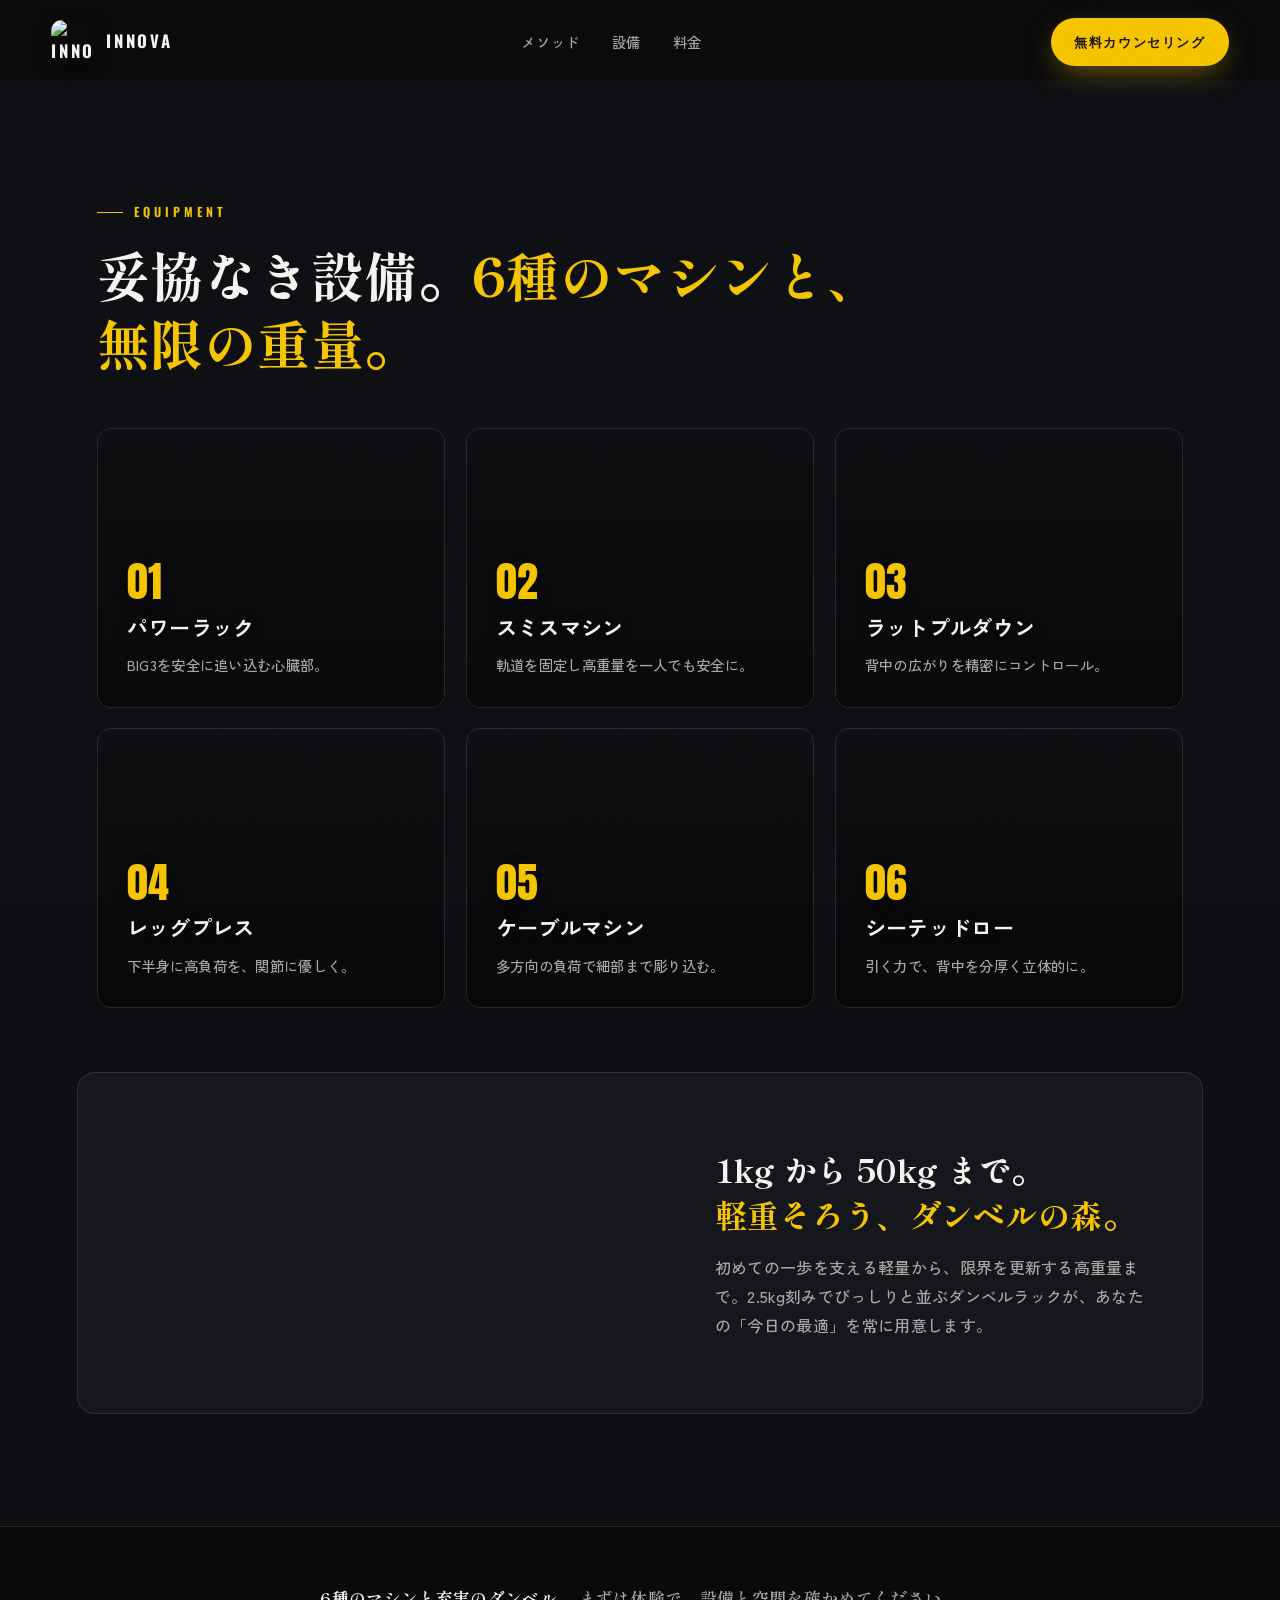
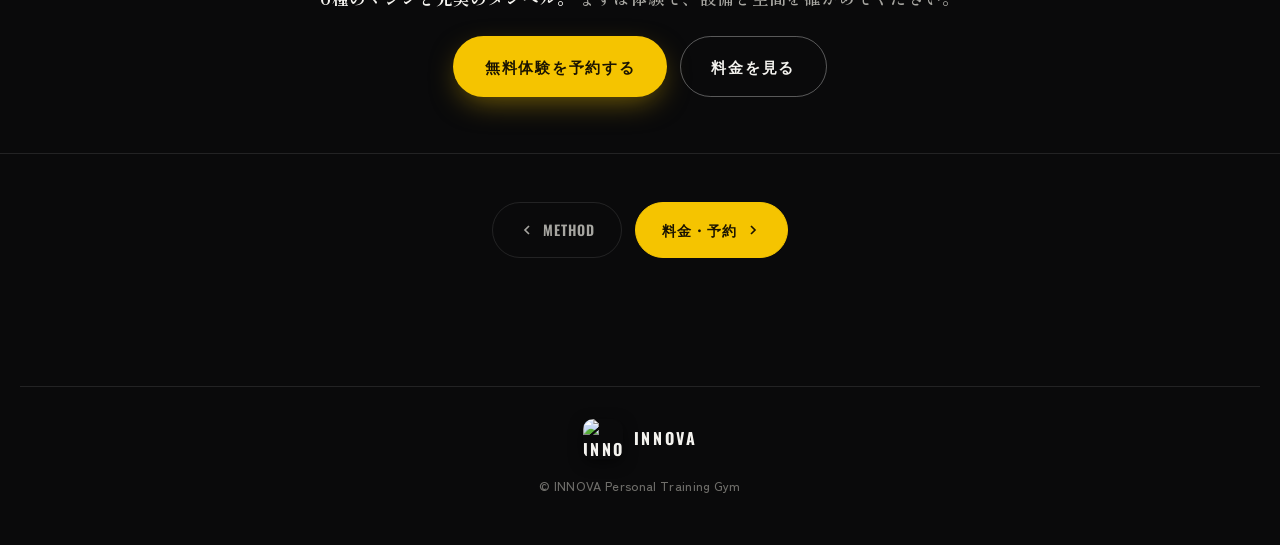
==== facility.html @ 3cb5e6ec "マーケティング再設計: B/A削除、4ページ構成、写真差し替え、Voice統合" ====
<!DOCTYPE html>
<html lang="ja">
<head>
<meta charset="UTF-8">
<meta name="viewport" content="width=device-width, initial-scale=1.0">
<title>設備｜INNOVA（イノヴァ）名古屋・金山パーソナルジム</title>
<meta name="description" content="INNOVAの設備紹介。パワーラック、スミスマシン、ラットプルダウンなど6種のマシンと1kg〜50kgのダンベルを完備。">
<meta name="theme-color" content="#0a0a0b">
<link rel="preconnect" href="https://fonts.googleapis.com">
<link rel="preconnect" href="https://fonts.gstatic.com" crossorigin>
<link href="https://fonts.googleapis.com/css2?family=Anton&family=Oswald:wght@400;500;600;700&family=Zen+Kaku+Gothic+New:wght@400;500;700;900&family=Shippori+Mincho:wght@600;800&display=swap" rel="stylesheet">
<link rel="stylesheet" href="css/style.css">
</head>
<body class="subpage">

<div class="scroll-progress" aria-hidden="true"><span id="scrollBar"></span></div>
<div class="grain" aria-hidden="true"></div>

<header class="header scrolled" id="header">
  <a href="index.html" class="brand">
    <img class="brand__mark" src="https://files.catbox.moe/vmc126.jpg" alt="INNOVA" loading="eager">
    <span class="brand__name">INNOVA</span>
  </a>
  <nav class="nav">
    <a href="program.html">メソッド</a>
    <a href="facility.html">設備</a>
    <a href="price.html">料金</a>
  </nav>
  <a href="price.html#contact" class="btn btn--cta header__cta">無料カウンセリング</a>
  <button class="nav__toggle" id="navToggle" aria-label="メニュー"><span></span><span></span><span></span></button>
</header>

<div class="page-inner">

<section class="facility" id="facility">
  <div class="sec-head">
    <p class="sec-eyebrow reveal">EQUIPMENT</p>
    <h2 class="sec-title reveal" style="--d:.08s"><span class="nobr">妥協なき設備。</span><span class="nobr y">6種のマシンと、</span><span class="nobr y">無限の重量。</span></h2>
  </div>
  <div class="facility__grid">
    <article class="f-card reveal" style="--bg:url('https://images.pexels.com/photos/14440147/pexels-photo-14440147.jpeg?auto=compress&cs=tinysrgb&w=900')"><div class="f-card__inner"><span class="f-no">01</span><h3>パワーラック</h3><p>BIG3を安全に追い込む心臓部。</p></div></article>
    <article class="f-card reveal" style="--d:.06s;--bg:url('https://images.pexels.com/photos/33188916/pexels-photo-33188916.jpeg?auto=compress&cs=tinysrgb&w=900')"><div class="f-card__inner"><span class="f-no">02</span><h3>スミスマシン</h3><p>軌道を固定し高重量を一人でも安全に。</p></div></article>
    <article class="f-card reveal" style="--d:.12s;--bg:url('https://images.pexels.com/photos/31329758/pexels-photo-31329758.jpeg?auto=compress&cs=tinysrgb&w=900')"><div class="f-card__inner"><span class="f-no">03</span><h3>ラットプルダウン</h3><p>背中の広がりを精密にコントロール。</p></div></article>
    <article class="f-card reveal" style="--d:.18s;--bg:url('https://images.pexels.com/photos/30789702/pexels-photo-30789702.jpeg?auto=compress&cs=tinysrgb&w=900')"><div class="f-card__inner"><span class="f-no">04</span><h3>レッグプレス</h3><p>下半身に高負荷を、関節に優しく。</p></div></article>
    <article class="f-card reveal" style="--d:.24s;--bg:url('https://images.pexels.com/photos/5327507/pexels-photo-5327507.jpeg?auto=compress&cs=tinysrgb&w=900')"><div class="f-card__inner"><span class="f-no">05</span><h3>ケーブルマシン</h3><p>多方向の負荷で細部まで彫り込む。</p></div></article>
    <article class="f-card reveal" style="--d:.3s;--bg:url('https://images.pexels.com/photos/5327531/pexels-photo-5327531.jpeg?auto=compress&cs=tinysrgb&w=900')"><div class="f-card__inner"><span class="f-no">06</span><h3>シーテッドロー</h3><p>引く力で、背中を分厚く立体的に。</p></div></article>
  </div>
  <div class="facility__dumbbell reveal">
    <div class="facility__dumbbell-media">
      <video autoplay muted loop playsinline poster="https://images.pexels.com/videos/4367547/pictures/preview-0.jpg">
        <source src="https://videos.pexels.com/video-files/4367547/4367547-hd_1920_1080_30fps.mp4" type="video/mp4">
      </video>
    </div>
    <div class="facility__dumbbell-text">
      <h3><span class="nobr">1kg から 50kg まで。</span><span class="nobr y">軽重そろう、</span><span class="nobr y">ダンベルの森。</span></h3>
      <p>初めての一歩を支える軽量から、限界を更新する高重量まで。2.5kg刻みでびっしりと並ぶダンベルラックが、あなたの「今日の最適」を常に用意します。</p>
    </div>
  </div>
</section>

<div class="mid-cta">
  <p class="mid-cta__text"><strong>6種のマシンと充実のダンベル。</strong> まずは体験で、設備と空間を確かめてください。</p>
  <div class="mid-cta__buttons">
    <a href="price.html#contact" class="btn btn--cta">無料体験を予約する</a>
    <a href="price.html" class="btn btn--ghost">料金を見る</a>
  </div>
</div>

</div>

<nav class="pagenav">
  <a href="program.html" class="pagenav__link"><svg viewBox="0 0 24 24" fill="none" stroke="currentColor" stroke-width="2.5"><path d="M15 6l-6 6 6 6"/></svg> METHOD</a>
  <a href="price.html" class="pagenav__link pagenav__link--next">料金・予約 <svg viewBox="0 0 24 24" fill="none" stroke="currentColor" stroke-width="2.5"><path d="M9 6l6 6-6 6"/></svg></a>
</nav>

<footer class="footer" style="padding:2rem 6vw 1rem">
  <div class="footer__brand"><img class="brand__mark" src="https://files.catbox.moe/vmc126.jpg" alt="INNOVA" loading="lazy"> INNOVA</div>
  <p class="footer__copy">&copy; INNOVA Personal Training Gym</p>
</footer>

<div class="mcta" aria-hidden="true">
  <a href="price.html#contact" class="mcta__btn mcta__btn--main">無料体験を予約</a>
  <a href="price.html#contact" class="mcta__btn mcta__btn--line"><span aria-hidden="true">L</span> LINEで相談</a>
</div>

<nav class="btabs" aria-label="ページナビゲーション">
  <div class="btabs__inner">
    <a href="index.html" class="btabs__item"><svg viewBox="0 0 24 24" fill="none" stroke="currentColor" stroke-width="2"><path d="M3 12l9-8 9 8"/><path d="M5 10v10h14V10"/></svg>TOP</a>
    <a href="program.html" class="btabs__item"><svg viewBox="0 0 24 24" fill="none" stroke="currentColor" stroke-width="2"><circle cx="12" cy="12" r="10"/><path d="M12 6v6l4 2"/></svg>METHOD</a>
    <a href="facility.html" class="btabs__item active"><svg viewBox="0 0 24 24" fill="none" stroke="currentColor" stroke-width="2"><rect x="3" y="3" width="18" height="18" rx="2"/><path d="M9 3v18"/><path d="M3 9h18"/></svg>設備</a>
    <a href="price.html" class="btabs__item"><svg viewBox="0 0 24 24" fill="none" stroke="currentColor" stroke-width="2"><path d="M12 2v20"/><path d="M17 5H9.5a3.5 3.5 0 000 7h5a3.5 3.5 0 010 7H6"/></svg>料金</a>
  </div>
</nav>

<script src="js/main.js"></script>
</body>
</html>
---- css/style.css ----
/* ===========================================================
   GOLDEN GRIT — black × gold personal gym
   =========================================================== */
:root{
  --black:#0a0a0b;
  --ink:#0e0f12;
  --char:#15171c;
  --char2:#1c1f26;
  --line:rgba(255,255,255,.10);
  --white:#f4f3ef;
  --grey:#a7a6a1;
  --grey2:#6f6e6a;
  --y:#f5c400;          /* signal yellow */
  --y2:#e0a800;         /* gold hover */
  --y-soft:#ffe277;
  --r:14px;
  --maxw:1240px;
  --ease:cubic-bezier(.2,.8,.2,1);
}
*{margin:0;padding:0;box-sizing:border-box}
html{scroll-behavior:smooth;overflow-x:clip;width:100%}
body{
  background:var(--black);
  color:var(--white);
  font-family:"Zen Kaku Gothic New","Hiragino Kaku Gothic ProN","Yu Gothic",sans-serif;
  font-weight:500;
  line-height:1.8;
  overflow-x:clip;
  width:100%;
  max-width:100%;
  -webkit-font-smoothing:antialiased;
  letter-spacing:.02em;
}
img{max-width:100%;display:block}
/* responsive line-break helpers: <br class="br-sp"> shows on mobile, <br class="br-pc"> on desktop */
.br-sp{display:none}
.br-pc{display:inline}
a{color:inherit;text-decoration:none}
section{position:relative;z-index:1}

/* hero backdrop: real gym video (z-1) + transparent 3D canvas (z0) in front */
.hero-bgvideo{position:fixed;inset:0;width:100%;height:100vh;object-fit:cover;z-index:-1;
  filter:brightness(.52) contrast(1.08) grayscale(.14);transition:opacity .6s ease}
/* real gym photos: continuous slow-zoom crossfade slideshow */
.hero-photos{overflow:hidden}
.hero-photos .hp{position:absolute;inset:0;width:100%;height:100%;object-fit:cover;opacity:0;
  animation:heroKen 26s ease-in-out infinite;will-change:transform,opacity}
.hero-photos .hp--1{animation-delay:0s}
.hero-photos .hp--2{animation-delay:13s}
@keyframes heroKen{
  0%{opacity:0;transform:scale(1.05)}
  6%{opacity:1}
  44%{opacity:1}
  50%{opacity:0;transform:scale(1.13)}
  100%{opacity:0;transform:scale(1.13)}
}
@media(prefers-reduced-motion:reduce){
  .hero-photos .hp{animation:none}
  .hero-photos .hp--1{opacity:1;transform:none}
  .hero-photos .hp--2{opacity:0}
}
#gl{position:fixed;inset:0;width:100%;height:100vh;z-index:0;pointer-events:none;transition:opacity .6s ease}
.no-3d #gl{display:none}

/* ---------- typography helpers ---------- */
.display{font-family:"Anton",sans-serif;font-weight:400;letter-spacing:.01em;line-height:.98}
.en{font-family:"Oswald",sans-serif;letter-spacing:.18em;text-transform:uppercase}
.y{color:var(--y)}
/* proper Japanese line-breaking (kinsoku): no 。、 or small kana at line start */
.sec-title,.cta__title,.hero__title,.hero__lead,.concept__lead,.fuel__lead,.cta__lead,.t-bio,.concept__points li{line-break:strict;word-break:normal;overflow-wrap:normal}
/* phrase unit: never breaks mid-clause; lines only wrap between clauses */
.nobr{display:inline-block;white-space:nowrap}

.sec-eyebrow{
  font-family:"Oswald",sans-serif;letter-spacing:.32em;text-transform:uppercase;
  font-size:.78rem;color:var(--y);font-weight:600;margin-bottom:1.1rem;
  display:inline-flex;align-items:center;gap:.7rem;
}
.sec-eyebrow::before{content:"";width:26px;height:1px;background:var(--y)}
.sec-title{
  font-family:"Shippori Mincho","Zen Kaku Gothic New",serif;
  font-weight:800;font-size:clamp(1.9rem,4.4vw,3.3rem);line-height:1.28;letter-spacing:.01em;
}
.sec-head{max-width:var(--maxw);margin:0 auto;padding:0 6vw 3.2rem}

/* ---------- buttons ---------- */
.btn{
  display:inline-flex;align-items:center;justify-content:center;gap:.6rem;
  font-family:"Oswald",sans-serif;font-weight:600;letter-spacing:.12em;text-transform:uppercase;
  font-size:.92rem;padding:1rem 1.9rem;border-radius:60px;transition:.3s var(--ease);
  white-space:nowrap;cursor:pointer;border:1px solid transparent;
}
.btn--cta{background:var(--y);color:#1a1300;box-shadow:0 10px 30px -8px rgba(245,196,0,.5)}
.btn--cta:hover{background:var(--y2);transform:translateY(-2px);box-shadow:0 16px 38px -8px rgba(245,196,0,.6)}
.btn--ghost{border-color:rgba(255,255,255,.32);color:var(--white)}
.btn--ghost:hover{border-color:var(--y);color:var(--y)}

/* ---------- loader ---------- */
#loader{position:fixed;inset:0;z-index:999;background:var(--black);
  display:flex;flex-direction:column;align-items:center;justify-content:center;gap:1.3rem;
  transition:opacity .9s ease,visibility .9s}
#loader.done{opacity:0;visibility:hidden}
.loader__mark{font-family:"Anton",sans-serif;font-size:clamp(2.2rem,6vw,4rem);color:var(--white);letter-spacing:.12em}
.loader__sub{font-family:"Oswald",sans-serif;letter-spacing:.4em;font-size:.7rem;color:var(--y);text-transform:uppercase}
.loader__bar{width:200px;height:2px;background:rgba(255,255,255,.12);border-radius:3px;overflow:hidden}
.loader__bar span{display:block;height:100%;width:0;background:var(--y);animation:load 1.6s var(--ease) forwards}
@keyframes load{to{width:100%}}

/* ---------- header ---------- */
.header{
  position:fixed;top:0;left:0;width:100%;z-index:100;
  display:flex;align-items:center;justify-content:space-between;
  padding:1.1rem 4vw;transition:.4s var(--ease);
}
.header.scrolled{background:rgba(8,8,9,.78);backdrop-filter:blur(14px);
  padding:.7rem 4vw;border-bottom:1px solid var(--line)}
.brand{display:flex;align-items:center;gap:.7rem;font-family:"Oswald",sans-serif;
  font-weight:700;letter-spacing:.16em;font-size:1.05rem}
.brand__mark{
  height:44px;width:44px;object-fit:cover;border-radius:11px;
  box-shadow:0 4px 14px rgba(0,0,0,.5);
}
.footer__brand .brand__mark{height:40px;width:40px;border-radius:10px}
.nav{display:flex;gap:2rem}
.nav a{font-size:.9rem;color:var(--grey);transition:.25s;position:relative;letter-spacing:.04em}
.nav a:hover{color:var(--white)}
.nav a::after{content:"";position:absolute;left:0;bottom:-6px;width:0;height:2px;background:var(--y);transition:.3s var(--ease)}
.nav a:hover::after{width:100%}
.header__cta{padding:.7rem 1.4rem;font-size:.82rem}
.nav__toggle{display:none;flex-direction:column;gap:5px;background:none;border:0;cursor:pointer;padding:6px}
.nav__toggle span{width:26px;height:2px;background:var(--white);transition:.3s}

/* ===========================================================
   HERO
   =========================================================== */
.hero{min-height:100vh;display:flex;align-items:center;justify-content:center;text-align:center;
  padding:8rem 6vw 5rem;overflow:hidden;background:transparent}
/* gym 3D shows through; fallback only when no WebGL */
.hero__fallback{position:absolute;inset:0;z-index:-1;display:none;
  background:radial-gradient(120% 90% at 50% 30%,#23252b 0%,#0c0c0e 55%,#060607 100%)}
/* video backdrop is the fallback now; keep gradient off so it never covers the footage */
/* readability scrim over the dark gym render */
.hero::after{content:"";position:absolute;inset:0;z-index:1;pointer-events:none;
  background:radial-gradient(75% 60% at 50% 52%,rgba(6,6,8,.72) 0%,rgba(6,6,8,.35) 45%,transparent 75%)}
.hero__inner{max-width:880px;position:relative;z-index:2}
.hero__eyebrow{font-family:"Oswald",sans-serif;letter-spacing:.4em;text-transform:uppercase;
  font-size:.74rem;color:var(--y);font-weight:600;margin-bottom:1.7rem;
  opacity:0;animation:heroIn .9s var(--ease) .2s forwards}
.hero__title{
  font-family:"Anton",sans-serif;font-weight:400;
  font-size:clamp(3.4rem,12vw,10rem);line-height:.92;letter-spacing:.02em;margin-bottom:1.1rem;
  text-shadow:0 0 60px rgba(0,0,0,.6);
  opacity:0;animation:heroIn 1.1s var(--ease) .4s forwards}
.hero__subtitle{font-family:"Shippori Mincho","Zen Kaku Gothic New",serif;font-weight:800;
  font-size:clamp(1.35rem,3.4vw,2.3rem);line-height:1.3;letter-spacing:.04em;color:var(--white);margin-bottom:1.1rem;
  text-shadow:0 2px 20px rgba(0,0,0,.55);opacity:0;animation:heroIn 1s var(--ease) .58s forwards}
.hero__tagline{font-family:"Oswald",sans-serif;font-weight:500;letter-spacing:.42em;text-transform:uppercase;
  font-size:clamp(.7rem,1.5vw,1.05rem);color:var(--y);margin-bottom:2rem;
  opacity:0;animation:heroIn 1s var(--ease) .74s forwards}
.hero__lead{font-size:clamp(.95rem,1.5vw,1.12rem);color:var(--white);max-width:560px;margin:0 auto 2.6rem;
  opacity:0;animation:heroIn 1s var(--ease) .85s forwards}
.hero__cta{display:flex;gap:1rem;flex-wrap:wrap;justify-content:center;
  opacity:0;animation:heroIn 1s var(--ease) 1.05s forwards}
@keyframes heroIn{from{opacity:0;transform:translateY(26px)}to{opacity:1;transform:none}}
.no-3d .hero__eyebrow,.no-3d .hero__title,.no-3d .hero__subtitle,.no-3d .hero__tagline,.no-3d .hero__lead,.no-3d .hero__cta{animation-delay:.1s}
.hero__scroll{position:absolute;left:50%;transform:translateX(-50%);bottom:2.4rem;z-index:2;
  display:flex;flex-direction:column;align-items:center;gap:.7rem;
  font-family:"Oswald",sans-serif;letter-spacing:.3em;font-size:.66rem;color:var(--grey)}
.hero__scroll span{width:1px;height:46px;background:linear-gradient(var(--y),transparent);position:relative;overflow:hidden}
.hero__scroll span::after{content:"";position:absolute;top:0;left:0;width:100%;height:14px;background:var(--y);animation:scrolldot 1.8s var(--ease) infinite}
@keyframes scrolldot{0%{transform:translateY(-14px)}100%{transform:translateY(46px)}}

/* ---------- marquee ---------- */
.marquee{background:var(--y);color:#15130a;overflow:hidden;padding:.85rem 0;
  border-top:1px solid #15130a;border-bottom:1px solid #15130a;position:relative;z-index:2}
.marquee__track{display:flex;align-items:center;gap:2.4rem;white-space:nowrap;
  font-family:"Anton",sans-serif;font-size:1.5rem;letter-spacing:.06em;
  animation:marquee 22s linear infinite;width:max-content}
.marquee .dot{width:8px;height:8px;border-radius:50%;background:#15130a;display:inline-block}
@keyframes marquee{to{transform:translateX(-50%)}}

/* ===========================================================
   STATS
   =========================================================== */
.stats{background:var(--ink);padding:5rem 6vw;border-bottom:1px solid var(--line)}
.stats__grid{max-width:var(--maxw);margin:0 auto;display:grid;grid-template-columns:repeat(4,1fr);gap:2rem}
.stat{text-align:center;border-left:1px solid var(--line);padding:0 1rem}
.stat:first-child{border-left:0}
.stat__num{font-family:"Anton",sans-serif;font-size:clamp(2.8rem,5vw,4.2rem);color:var(--white);line-height:1;display:flex;justify-content:center;align-items:baseline;gap:.15rem}
.stat__num .count{color:var(--y)}
.stat__num em{font-size:1.3rem;font-style:normal;color:var(--white);font-family:"Zen Kaku Gothic New";font-weight:700}
.stat__num em.minus{color:var(--y);font-family:"Anton",sans-serif;font-size:inherit;font-weight:400;margin-right:-.05em}
.stat__label{margin-top:.9rem;color:var(--grey);font-size:.92rem;letter-spacing:.05em}

/* ===========================================================
   CONCEPT
   =========================================================== */
.concept{display:grid;grid-template-columns:1fr 1fr;gap:0;align-items:stretch;
  background:var(--black)}
.concept__media{position:relative;min-height:560px;overflow:hidden}
.concept__media video,.concept__media img{position:absolute;inset:0;width:100%;height:100%;object-fit:cover;object-position:50% 38%;filter:brightness(.78) contrast(1.05)}
.concept__media::after{content:"";position:absolute;inset:0;background:linear-gradient(90deg,transparent 60%,var(--black))}
.concept__text{padding:6rem 6vw;display:flex;flex-direction:column;justify-content:center;max-width:680px}
.concept__lead{color:var(--grey);margin:1.6rem 0 2.2rem;font-size:1.04rem}
.concept__points{list-style:none;display:flex;flex-direction:column;gap:1rem}
.concept__points li{display:flex;align-items:center;gap:1.2rem;font-weight:700;font-size:1.1rem;
  padding:1rem 1.2rem;background:var(--char);border:1px solid var(--line);border-radius:12px}
.concept__points .num{font-family:"Anton",sans-serif;color:var(--y);font-size:1.4rem;line-height:1}

/* ===========================================================
   TRANSFORM (before/after)
   =========================================================== */
.transform{padding:6.5rem 0 7rem;background:var(--ink)}
.ba-slider{position:relative;max-width:440px;margin:0 auto;aspect-ratio:3/4;border-radius:18px;
  overflow:hidden;user-select:none;border:1px solid var(--line);box-shadow:0 40px 90px -30px rgba(0,0,0,.85)}
/* 色彩は残しつつ、共通の淡いフィルムグレードで2枚のトーンを揃える */
.ba-slider img{position:absolute;inset:0;width:100%;height:100%;object-fit:cover;filter:contrast(1.07) saturate(.92) sepia(.12) brightness(1.0)}
.ba-slider__before{position:absolute;inset:0;width:50%;overflow:hidden;border-right:2px solid var(--y)}
.ba-slider__before img{width:auto;min-width:440px;max-width:none}
.ba-tag{position:absolute;top:16px;font-family:"Anton",sans-serif;letter-spacing:.05em;
  font-size:clamp(1.3rem,2.6vw,2rem);line-height:1;text-transform:uppercase;
  padding:.32rem .9rem;border-radius:7px;box-shadow:0 6px 18px -6px rgba(0,0,0,.7)}
.ba-tag--before{left:16px;background:rgba(10,10,11,.82);color:#fff;border:1px solid rgba(255,255,255,.25)}
.ba-tag--after{right:16px;background:var(--y);color:#1a1300}
.ba-slider__handle{position:absolute;top:0;left:50%;width:40px;height:100%;transform:translateX(-50%);
  cursor:ew-resize;display:flex;align-items:center;justify-content:center}
.ba-slider__handle span{width:42px;height:42px;border-radius:50%;background:var(--y);
  display:grid;place-items:center;box-shadow:0 0 0 4px rgba(245,196,0,.25)}
.ba-slider__handle span::before{content:"‹ ›";font-size:1.1rem;color:#1a1300;font-weight:900;letter-spacing:-2px}
.ba-slider__hint{text-align:center;color:var(--grey2);font-size:.82rem;margin:1rem 0 3.4rem;letter-spacing:.06em}

.ba-grid{max-width:var(--maxw);margin:0 auto;padding:0 6vw;display:grid;grid-template-columns:repeat(3,1fr);gap:1.6rem}
.ba-card{background:var(--char);border:1px solid var(--line);border-radius:16px;overflow:hidden;transition:.4s var(--ease)}
.ba-card:hover{transform:translateY(-6px);border-color:rgba(245,196,0,.4)}
.ba-card__photo{height:230px;overflow:hidden}
.ba-card__photo img{width:100%;height:100%;object-fit:cover;filter:brightness(.85) contrast(1.05);transition:.6s var(--ease)}
.ba-card:hover .ba-card__photo img{transform:scale(1.07)}
/* real before/after composites: show the full image (don't crop) */
.ba-card--ba .ba-card__photo{height:auto;background:#0c0d10}
.ba-card--ba .ba-card__photo img{height:auto;object-fit:contain;filter:none}
.ba-card--ba:hover .ba-card__photo img{transform:none}
.ba-card__body{padding:1.6rem}
.ba-card__case{font-family:"Oswald",sans-serif;letter-spacing:.08em;font-size:.78rem;color:var(--grey);margin-bottom:1.1rem}
.kpi{list-style:none;display:flex;gap:.6rem;border-top:1px solid var(--line);border-bottom:1px solid var(--line);padding:1.1rem 0;margin-bottom:1.1rem}
.kpi li{flex:1;text-align:center;display:flex;flex-direction:column;gap:.2rem}
.kpi li span{font-size:.74rem;color:var(--grey2)}
.kpi li strong{font-family:"Anton",sans-serif;font-size:1.7rem;line-height:1}
.kpi li strong em{font-size:.8rem;font-style:normal;margin-left:1px}
.ba-card__voice{font-size:.92rem;color:var(--grey);font-style:italic}

/* ===========================================================
   METHOD (rolling plates)
   =========================================================== */
.method{padding:7rem 0;background:var(--black);overflow:hidden}
.method__roll{height:140px;margin:1rem 0 1.5rem;position:relative}
.method__cards{max-width:var(--maxw);margin:0 auto;padding:0 6vw;display:grid;grid-template-columns:repeat(3,1fr);gap:1.6rem}
.m-card{perspective:1000px}
.m-card__inner{background:linear-gradient(160deg,var(--char2),var(--char));border:1px solid var(--line);
  border-radius:16px;padding:2.4rem 2rem;height:100%;transition:.3s var(--ease);transform-style:preserve-3d}
.m-card:hover .m-card__inner{border-color:rgba(245,196,0,.45)}
.m-card__no{font-family:"Oswald",sans-serif;letter-spacing:.16em;font-size:.78rem;color:var(--y);display:block;margin-bottom:1.1rem}
.m-card h3{font-size:1.45rem;margin-bottom:.9rem;font-family:"Shippori Mincho",serif;font-weight:800}
.m-card p{color:var(--grey);font-size:.98rem}

/* ===========================================================
   FUEL (falling shaker)
   =========================================================== */
.fuel{position:relative;min-height:100vh;display:flex;align-items:center;overflow:hidden;padding:6rem 6vw}
.fuel__bg{position:absolute;inset:0;z-index:0}
.fuel__bg video{width:100%;height:100%;object-fit:cover;filter:brightness(.32) contrast(1.1) grayscale(.3)}
.fuel__bg::after{content:"";position:absolute;inset:0;background:linear-gradient(90deg,var(--black) 10%,rgba(8,8,9,.5) 60%,transparent)}
.fuel__shaker{position:absolute;inset:0;z-index:1;pointer-events:none}
.fuel__text{position:relative;z-index:2;max-width:560px}
.fuel__lead{color:var(--grey);margin-top:1.6rem;font-size:1.06rem}

/* ===========================================================
   FACILITY
   =========================================================== */
.facility{padding:7rem 0;background:var(--ink)}
.facility__grid{max-width:var(--maxw);margin:0 auto 4rem;padding:0 6vw;display:grid;grid-template-columns:repeat(3,1fr);gap:1.3rem}
.f-card{position:relative;border:1px solid var(--line);border-radius:14px;overflow:hidden;min-height:280px;
  display:flex;align-items:flex-end;isolation:isolate;transition:.4s var(--ease)}
/* machine photo sits behind the name */
.f-card::before{content:"";position:absolute;inset:0;z-index:-2;background:var(--bg) center/cover no-repeat;
  filter:grayscale(.35) brightness(.62) contrast(1.05);transition:.6s var(--ease)}
.f-card::after{content:"";position:absolute;inset:0;z-index:-1;
  background:linear-gradient(180deg,rgba(8,8,9,.15) 0%,rgba(8,8,9,.55) 50%,rgba(8,8,9,.94) 100%)}
.f-card:hover{border-color:rgba(245,196,0,.5);transform:translateY(-6px)}
.f-card:hover::before{transform:scale(1.08);filter:grayscale(.1) brightness(.72) contrast(1.08)}
.f-card__inner{padding:1.8rem;position:relative;width:100%}
.f-no{font-family:"Anton",sans-serif;font-size:2.6rem;color:var(--y);line-height:1;display:block;margin-bottom:.3rem;
  text-shadow:0 2px 14px rgba(0,0,0,.6)}
.f-card h3{font-size:1.32rem;margin-bottom:.4rem;text-shadow:0 2px 12px rgba(0,0,0,.7)}
.f-card p{color:var(--grey);font-size:.9rem}
.facility__dumbbell{max-width:var(--maxw);margin:0 auto;padding:0 6vw;display:grid;grid-template-columns:1.1fr 1fr;gap:0;
  border:1px solid var(--line);border-radius:18px;overflow:hidden;background:var(--char)}
.facility__dumbbell{padding:0;margin-left:auto;margin-right:auto;width:calc(100% - 12vw)}
.facility__dumbbell-media{min-height:340px;position:relative;overflow:hidden}
.facility__dumbbell-media video{position:absolute;inset:0;width:100%;height:100%;object-fit:cover;filter:brightness(.8) contrast(1.05)}
.facility__dumbbell-text{padding:3.2rem 3rem;display:flex;flex-direction:column;justify-content:center}
.facility__dumbbell-text h3{font-size:clamp(1.4rem,2.6vw,2rem);font-family:"Shippori Mincho",serif;font-weight:800;line-height:1.4;margin-bottom:1rem}
.facility__dumbbell-text p{color:var(--grey)}

/* ===========================================================
   TRAINER
   =========================================================== */
.trainer{padding:7rem 0;background:var(--black)}
.trainer__feature{max-width:var(--maxw);margin:0 auto;padding:0 6vw;display:grid;grid-template-columns:.85fr 1.15fr;gap:0;
  border:1px solid var(--line);border-radius:20px;overflow:hidden;background:var(--char);width:calc(100% - 12vw)}
.trainer__media{position:relative;min-height:520px;overflow:hidden}
.trainer__media video{position:absolute;inset:0;width:100%;height:100%;object-fit:cover;filter:brightness(.82) contrast(1.08) grayscale(.1)}
.trainer__media::after{content:"";position:absolute;inset:0;background:linear-gradient(90deg,transparent 60%,var(--char))}
.trainer__body{padding:3.6rem 3.4rem;display:flex;flex-direction:column;justify-content:center}
.t-role{font-family:"Oswald",sans-serif;letter-spacing:.18em;font-size:.76rem;color:var(--y);margin-bottom:.8rem}
.t-name{font-size:clamp(1.8rem,3.4vw,2.6rem);font-family:"Shippori Mincho",serif;font-weight:800;
  display:flex;align-items:baseline;gap:1rem;margin-bottom:1.4rem;flex-wrap:wrap}
.t-name span{font-family:"Oswald",sans-serif;font-size:.9rem;color:var(--grey2);letter-spacing:.1em;font-weight:400}
.t-bio{color:var(--grey);font-size:1rem;margin-bottom:1.8rem}
.t-creds{list-style:none;display:flex;flex-direction:column;gap:.7rem}
.t-creds li{display:flex;gap:1.1rem;align-items:baseline;font-size:.94rem;color:var(--white);
  padding-bottom:.7rem;border-bottom:1px solid var(--line)}
.t-creds li span{font-family:"Oswald",sans-serif;font-size:.72rem;letter-spacing:.12em;color:var(--y);
  min-width:48px;text-transform:uppercase}
/* two-trainer cards */
.trainer__pair{max-width:var(--maxw);margin:0 auto;padding:0 6vw;display:grid;grid-template-columns:1fr 1fr;gap:1.6rem}
.tp-card{display:grid;grid-template-columns:.82fr 1.18fr;border:1px solid var(--line);border-radius:18px;overflow:hidden;background:var(--char)}
.tp-card__media{position:relative;min-height:360px;overflow:hidden}
.tp-card__media img{position:absolute;inset:0;width:100%;height:100%;object-fit:cover;object-position:center top;filter:brightness(.92) contrast(1.05)}
.tp-card__media::after{content:"";position:absolute;inset:0;background:linear-gradient(90deg,transparent 65%,var(--char))}
.tp-card__body{padding:2.2rem 2rem;display:flex;flex-direction:column;justify-content:center}
.tp-card--solo{grid-column:1/-1;max-width:calc(50% - .8rem);margin-inline:auto;width:100%}
.t-bio--soon{color:var(--grey2);font-style:italic}

/* ===========================================================
   VOICE
   =========================================================== */
.voice{position:relative;padding:7rem 0;overflow:hidden}
.voice__bg{position:absolute;inset:0;z-index:0}
.voice__bg video{width:100%;height:100%;object-fit:cover;filter:brightness(.22) grayscale(.4) contrast(1.1)}
.voice__bg::after{content:"";position:absolute;inset:0;background:radial-gradient(circle at 50% 40%,rgba(8,8,9,.6),var(--black))}
.voice__inner{position:relative;z-index:2}
.voice__grid{max-width:var(--maxw);margin:0 auto;padding:0 6vw;display:grid;grid-template-columns:repeat(3,1fr);gap:1.6rem}
.v-card{background:rgba(20,22,27,.72);backdrop-filter:blur(8px);border:1px solid var(--line);border-radius:16px;padding:2.2rem}
.v-stars{color:var(--y);letter-spacing:.2em;margin-bottom:1.1rem;font-size:1.05rem}
.v-card p{color:var(--white);font-size:1rem;margin-bottom:1.4rem}
.v-card cite{color:var(--grey2);font-style:normal;font-size:.86rem;font-family:"Oswald",sans-serif;letter-spacing:.06em}

/* ===========================================================
   PRICE
   =========================================================== */
.price{padding:7rem 0;background:var(--ink)}
.price__note{color:var(--grey2);font-size:.86rem}
.price__grid{max-width:var(--maxw);margin:0 auto;padding:0 6vw;display:grid;grid-template-columns:repeat(3,1fr);gap:1.6rem;align-items:start}
.p-card{background:var(--char);border:1px solid var(--line);border-radius:18px;padding:2.6rem 2.1rem;position:relative;transition:.4s var(--ease)}
.p-card:hover{transform:translateY(-6px)}
.p-card--feature{background:linear-gradient(170deg,#23200f,var(--char));border-color:rgba(245,196,0,.5);box-shadow:0 30px 70px -30px rgba(245,196,0,.3)}
.p-card__badge{position:absolute;top:-13px;left:50%;transform:translateX(-50%);background:var(--y);color:#1a1300;
  font-family:"Oswald",sans-serif;letter-spacing:.14em;font-size:.7rem;font-weight:600;padding:.4rem 1.1rem;border-radius:30px}
.p-card__name{font-family:"Anton",sans-serif;font-size:1.9rem;letter-spacing:.04em;color:var(--white)}
.p-card--feature .p-card__name{color:var(--y)}
.p-card__for{color:var(--grey);font-size:.9rem;margin:.4rem 0 1.6rem}
.p-card__price{border-top:1px solid var(--line);padding-top:1.4rem;margin-bottom:.5rem}
.p-card__price span{font-family:"Anton",sans-serif;font-size:2.5rem;letter-spacing:.01em;display:block;line-height:1}
.p-card__price em{font-style:normal;color:var(--grey);font-size:.86rem}
.p-card__split{color:var(--grey);font-size:.84rem;margin-bottom:1.6rem}
.p-card__split strong{color:var(--white)}
.p-card__list{list-style:none;display:flex;flex-direction:column;gap:.8rem;margin-bottom:2rem}
.p-card__list li{padding-left:1.6rem;position:relative;color:var(--grey);font-size:.94rem}
.p-card__list li::before{content:"";position:absolute;left:0;top:.6em;width:8px;height:8px;border-right:2px solid var(--y);border-bottom:2px solid var(--y);transform:rotate(45deg)}
.p-card__btn{width:100%}

/* ===========================================================
   FLOW
   =========================================================== */
.flow{padding:7rem 0;background:var(--black)}
.flow__steps{max-width:var(--maxw);margin:0 auto;padding:0 6vw;display:grid;grid-template-columns:repeat(3,1fr);gap:1.6rem;counter-reset:f}
.flow__step{background:var(--char);border:1px solid var(--line);border-radius:16px;overflow:hidden;position:relative;display:flex;flex-direction:column}
.flow__media{position:relative;aspect-ratio:16/10;overflow:hidden}
.flow__media img{position:absolute;inset:0;width:100%;height:100%;object-fit:cover;transition:transform .6s var(--ease)}
.flow__step:hover .flow__media img{transform:scale(1.05)}
.flow__media::after{content:"";position:absolute;inset:0;background:linear-gradient(180deg,rgba(10,10,11,.08) 40%,rgba(10,10,11,.78))}
.flow__body{padding:1.8rem 1.8rem 2.2rem}
.flow__step::after{content:"";position:absolute;right:-1rem;top:38%;width:2rem;height:2px;background:var(--y);opacity:.4;z-index:2}
.flow__step:last-child::after{display:none}
.flow__no{font-family:"Oswald",sans-serif;letter-spacing:.18em;color:var(--y);font-size:.8rem;display:block;margin-bottom:.8rem}
.flow__step h3{font-size:1.35rem;margin-bottom:.8rem;font-family:"Shippori Mincho",serif;font-weight:800}
.flow__step p{color:var(--grey);font-size:.94rem}

/* ===========================================================
   MEDIA
   =========================================================== */
.media{padding:4.5rem 6vw;background:var(--ink);text-align:center;border-top:1px solid var(--line);border-bottom:1px solid var(--line)}
.media__label{font-family:"Oswald",sans-serif;letter-spacing:.3em;color:var(--grey2);font-size:.78rem;margin-bottom:2rem}
.media__logos{display:flex;flex-wrap:wrap;justify-content:center;gap:3rem;align-items:center}
.media__logos span{font-family:"Oswald",sans-serif;font-weight:600;letter-spacing:.12em;color:var(--grey);font-size:1.05rem;opacity:.7;transition:.3s}
.media__logos span:hover{opacity:1;color:var(--y)}

/* ===========================================================
   CTA + FOOTER
   =========================================================== */
.cta{position:relative;overflow:hidden;padding:7rem 6vw 0}
.cta__bg{position:absolute;inset:0;z-index:0}
.cta__bg video{width:100%;height:100%;object-fit:cover;filter:brightness(.28) contrast(1.1) grayscale(.3)}
.cta__bg::after{content:"";position:absolute;inset:0;background:linear-gradient(180deg,rgba(8,8,9,.5),var(--black) 80%)}
.cta__inner{position:relative;z-index:2;max-width:760px;margin:0 auto;text-align:center}
.cta__title{font-family:"Shippori Mincho",serif;font-weight:800;font-size:clamp(2rem,5vw,3.6rem);line-height:1.3;margin-bottom:1.2rem}
.cta__lead{color:var(--grey);margin-bottom:3rem}
.cta__form{display:grid;grid-template-columns:1fr 1fr;gap:1.1rem;text-align:left}
.field{display:flex;flex-direction:column;gap:.5rem}
.field--full{grid-column:1/-1}
.field label{font-size:.82rem;color:var(--grey);font-family:"Oswald",sans-serif;letter-spacing:.08em}
.field input,.field textarea{background:rgba(20,22,27,.8);border:1px solid var(--line);border-radius:10px;
  padding:.95rem 1.1rem;color:var(--white);font-family:inherit;font-size:.95rem;transition:.25s;resize:vertical}
.field input:focus,.field textarea:focus{outline:none;border-color:var(--y);background:rgba(28,31,38,.9)}
.cta__submit{grid-column:1/-1;width:100%;margin-top:.4rem}
.cta__sub{grid-column:1/-1;text-align:center;color:var(--grey2);font-size:.78rem;margin-top:-.2rem}

.footer{position:relative;z-index:2;max-width:var(--maxw);margin:6rem auto 0;padding:3rem 0;
  border-top:1px solid var(--line);display:flex;flex-direction:column;align-items:center;gap:1rem;text-align:center}
.footer__brand{display:flex;align-items:center;gap:.7rem;font-family:"Oswald",sans-serif;font-weight:700;letter-spacing:.16em}
.footer__info{color:var(--grey);font-size:.9rem;line-height:1.7}
.footer__copy{color:var(--grey2);font-size:.78rem;padding-bottom:2rem}

/* ---------- floating action button ---------- */
.fab{position:fixed;right:1.4rem;bottom:1.4rem;z-index:90;background:var(--y);color:#1a1300;
  font-family:"Oswald",sans-serif;font-weight:600;letter-spacing:.08em;font-size:.86rem;
  padding:1rem 1.5rem;border-radius:50px;box-shadow:0 14px 36px -10px rgba(245,196,0,.6);
  opacity:0;visibility:hidden;transform:translateY(20px);transition:.4s var(--ease)}
.fab.show{opacity:1;visibility:visible;transform:translateY(0)}
.fab:hover{background:var(--y2);transform:translateY(-3px)}

/* ambient audio toggle (generative, royalty-free) */
.audiobtn{position:fixed;left:1.2rem;bottom:1.2rem;z-index:96;width:46px;height:46px;border-radius:50%;
  display:flex;align-items:center;justify-content:center;cursor:pointer;
  background:rgba(12,12,14,.62);border:1px solid var(--line);backdrop-filter:blur(10px);
  color:var(--y);transition:.3s var(--ease)}
.audiobtn:hover{background:rgba(12,12,14,.85);transform:scale(1.06);border-color:rgba(245,196,0,.5)}
.audiobtn svg{width:20px;height:20px;display:block}
.audiobtn .wave{transition:opacity .25s ease}
.audiobtn[a-playing="false"] .wave{opacity:0}
.audiobtn::after{content:"";position:absolute;inset:-4px;border-radius:50%;border:1.5px solid rgba(245,196,0,.0);transition:.3s}
.audiobtn[aria-pressed="true"]::after{border-color:rgba(245,196,0,.55);animation:audpulse 2.4s ease-in-out infinite}
@keyframes audpulse{0%,100%{transform:scale(1);opacity:.7}50%{transform:scale(1.12);opacity:0}}
@media (max-width:880px){.audiobtn{bottom:5.2rem;left:auto;right:1rem;width:42px;height:42px}}

/* ===========================================================
   photo cutouts (real objects, background removed via rembg)
   =========================================================== */
.cutout{position:absolute;pointer-events:none;z-index:3;will-change:transform;
  filter:drop-shadow(0 26px 36px rgba(0,0,0,.75))}
.no-3d .cutout{display:none}
/* rolling weight plate across the method band (no text here) — bold */
.method__roll{position:relative;height:200px;margin:1.4rem 0 2rem;overflow:visible;z-index:3}
.cutout--plate{top:50%;left:0;width:clamp(190px,21vw,300px)}
/* falling protein shaker, right side, clear of the left-aligned copy — bold */
/* shaker sits behind the fuel text (z-index 1 < .fuel__text z-index 2) so it never covers copy */
.cutout--shaker{top:0;right:6vw;width:clamp(170px,17vw,270px);z-index:1}
/* drifting dumbbell — placed over the LEFT video media (no text there), large & bold */
.cutout--dumbbell{left:1vw;bottom:8%;width:clamp(120px,13vw,200px);opacity:.95;z-index:2;
  filter:drop-shadow(0 18px 26px rgba(0,0,0,.7))}

/* ===========================================================
   reveal animations
   =========================================================== */
.reveal{opacity:0;transform:translateY(38px);transition:.9s var(--ease);transition-delay:var(--d,0s)}
.reveal.in{opacity:1;transform:none}
.no-3d .reveal{opacity:1;transform:none}

/* ===========================================================
   B: conversion  &  C: brand polish
   =========================================================== */
/* scroll progress */
.scroll-progress{position:fixed;top:0;left:0;width:100%;height:3px;z-index:300;pointer-events:none}
#scrollBar{display:block;height:100%;width:0;background:linear-gradient(90deg,var(--y),var(--y2));box-shadow:0 0 10px rgba(245,196,0,.6)}

/* film grain overlay */
.grain{position:fixed;inset:0;z-index:210;pointer-events:none;opacity:.05;mix-blend-mode:overlay;background-size:200px 200px;
  background-image:url("data:image/svg+xml,%3Csvg xmlns='http://www.w3.org/2000/svg' width='200' height='200'%3E%3Cfilter id='n'%3E%3CfeTurbulence type='fractalNoise' baseFrequency='0.85' numOctaves='2' stitchTiles='stitch'/%3E%3C/filter%3E%3Crect width='100%25' height='100%25' filter='url(%23n)'/%3E%3C/svg%3E");
  animation:grain 1.2s steps(3) infinite}
@keyframes grain{0%{transform:translate(0,0)}33%{transform:translate(-3%,2%)}66%{transform:translate(2%,-2%)}100%{transform:translate(0,0)}}

/* custom cursor (desktop fine-pointer only) */
.cursor{position:fixed;top:0;left:0;width:30px;height:30px;border:1.5px solid var(--y);border-radius:50%;
  pointer-events:none;z-index:400;transform:translate(-50%,-50%);mix-blend-mode:difference;opacity:0;
  transition:width .25s,height .25s,background .25s,opacity .3s}
.cursor.on{opacity:1}
.cursor.hot{width:56px;height:56px;background:rgba(245,196,0,.18)}
@media(hover:hover) and (pointer:fine){ body.custom-cursor,body.custom-cursor a,body.custom-cursor button,body.custom-cursor .btn{cursor:none} }
@media(hover:none),(pointer:coarse){ .cursor{display:none} }

/* split-text headings (rise per word) */
.split{display:block}
.split .word{display:inline-block;transform:translateY(.5em);opacity:0;transition:transform .7s cubic-bezier(.2,.8,.2,1),opacity .7s;transition-delay:var(--wd,0s)}
.split.in .word{transform:none;opacity:1}
.no-3d .split .word{transform:none;opacity:1}

/* campaign band (CTA) */
.campaign{display:inline-flex;flex-wrap:wrap;align-items:center;justify-content:center;gap:.5rem 1.2rem;
  border:1px solid rgba(245,196,0,.4);border-radius:60px;padding:.7rem 1.7rem;margin-bottom:2.2rem;background:rgba(245,196,0,.05)}
.campaign__tag{font-family:"Oswald",sans-serif;letter-spacing:.14em;font-size:.7rem;font-weight:600;background:var(--y);color:#1a1300;padding:.28rem .8rem;border-radius:30px;text-transform:uppercase}
.campaign__text{font-size:.92rem;color:var(--white)}
.campaign__text s{color:var(--grey2)}
.campaign__count{font-family:"Oswald",sans-serif;letter-spacing:.05em;font-size:.84rem;color:var(--grey)}
.campaign__count em{font-style:normal;color:var(--y);font-variant-numeric:tabular-nums}

/* LINE buttons */
.cta__line{grid-column:1/-1;display:inline-flex;align-items:center;justify-content:center;gap:.6rem;
  background:#06C755;color:#fff;font-family:"Oswald",sans-serif;font-weight:600;letter-spacing:.05em;
  padding:.95rem 1.5rem;border-radius:60px;transition:.25s var(--ease)}
.cta__line:hover{background:#05b14c;transform:translateY(-2px)}
.cta__line-ico{display:grid;place-items:center;width:22px;height:22px;border-radius:6px;background:#fff;color:#06C755;font-weight:800;font-family:"Anton",sans-serif;font-size:.8rem}

/* price value line */
.p-card__value{font-size:.82rem;color:var(--grey);margin:0 0 1.5rem;padding:.55rem .8rem;background:rgba(245,196,0,.06);border-left:2px solid var(--y);border-radius:0 8px 8px 0}

/* mobile sticky CTA bar */
.mcta{position:fixed;left:0;bottom:0;width:100%;z-index:95;display:none;gap:.5rem;
  padding:.55rem .7rem calc(.55rem + env(safe-area-inset-bottom,0px));
  background:rgba(8,8,9,.93);backdrop-filter:blur(12px);border-top:1px solid var(--line)}
.mcta__btn{flex:1;display:flex;align-items:center;justify-content:center;gap:.4rem;padding:.95rem;border-radius:12px;font-weight:700;font-size:.9rem;font-family:"Zen Kaku Gothic New",sans-serif}
.mcta__btn--main{background:var(--y);color:#1a1300}
.mcta__btn--line{background:#06C755;color:#fff}

/* spatial 3D scroll: panels rise from depth as you scroll (desktop only; JS-driven) */
.depth{will-change:transform;backface-visibility:hidden;transform-origin:center 70%}
@media (max-width:980px),(prefers-reduced-motion:reduce){.depth{transform:none!important;will-change:auto}}

/* access / map */
.access{padding:7rem 0;background:var(--ink)}
.access__wrap{max-width:var(--maxw);margin:0 auto;padding:0 6vw;display:grid;grid-template-columns:1.3fr 1fr;gap:1.6rem;align-items:stretch}
.access__map{border:1px solid var(--line);border-radius:18px;overflow:hidden;min-height:440px;position:relative;background:#12141a}
.access__map iframe{position:absolute;inset:0;width:100%;height:100%;border:0;filter:grayscale(.25) contrast(1.04)}
.access__info{background:var(--char);border:1px solid var(--line);border-radius:18px;padding:2.6rem 2.4rem;display:flex;flex-direction:column;justify-content:center;gap:1.8rem}
.access__list{list-style:none;display:flex;flex-direction:column;gap:1.1rem}
.access__list li{display:flex;gap:1.2rem;align-items:baseline;font-size:.96rem;color:var(--white);line-height:1.7;padding-bottom:1.1rem;border-bottom:1px solid var(--line)}
.access__list li:last-child{border-bottom:0;padding-bottom:0}
.access__list li span{font-family:"Oswald",sans-serif;font-size:.72rem;letter-spacing:.12em;color:var(--y);min-width:42px;flex-shrink:0}
.access__list a{color:var(--white)}
.access__btn{align-self:flex-start}

/* ===========================================================
   PERKS / その他特典
   =========================================================== */
.perks{padding:7rem 0;background:var(--ink)}
.perks__note{color:var(--grey);max-width:640px;margin:1rem auto 0;font-size:.96rem}
.perks__grid{max-width:var(--maxw);margin:3rem auto 0;padding:0 6vw;list-style:none;
  display:grid;grid-template-columns:repeat(3,1fr);gap:1rem}
.perk{display:flex;gap:1rem;align-items:flex-start;background:var(--char);border:1px solid var(--line);
  border-radius:14px;padding:1.5rem 1.5rem;transition:.3s var(--ease)}
.perk:hover{border-color:rgba(245,196,0,.4);transform:translateY(-3px);box-shadow:0 16px 34px -22px rgba(0,0,0,.9)}
.perk__ic{flex-shrink:0;width:38px;height:38px;border-radius:50%;display:flex;align-items:center;justify-content:center;
  background:rgba(245,196,0,.12);color:var(--y);border:1px solid rgba(245,196,0,.35)}
.perk__ic svg{width:19px;height:19px;display:block}
.perk__t h3{font-size:1.04rem;font-weight:700;margin-bottom:.25rem;letter-spacing:.01em}
.perk__t p{color:var(--grey);font-size:.86rem;line-height:1.55}
.perk__sm{display:block;color:var(--grey2);font-size:.74rem;margin-top:.2rem}

/* atmospheric effect: very subtle drifting smoke (gold-tinted, screen blend) */
.fxsmoke{position:fixed;inset:0;width:100%;height:100vh;object-fit:cover;z-index:4;pointer-events:none;
  mix-blend-mode:screen;opacity:.07;filter:contrast(1.1) brightness(.8) sepia(.3) hue-rotate(-8deg) saturate(1.25)}
@media (prefers-reduced-motion:reduce){.fxsmoke{display:none}}

/* ===========================================================
   RESPONSIVE
   =========================================================== */
@media(max-width:980px){
  .nav,.header__cta{display:none}
  .nav__toggle{display:flex}
  .header.nav-open{background:rgba(8,8,9,.96);flex-wrap:wrap}
  .header.nav-open .nav{display:flex;flex-direction:column;width:100%;gap:.4rem;margin-top:1rem;order:3}
  .header.nav-open .nav a{padding:.6rem 0;border-bottom:1px solid var(--line)}
  .header.nav-open .header__cta{display:inline-flex;margin-top:.8rem;order:4}
  .stats__grid{grid-template-columns:repeat(2,1fr);gap:2rem 1rem}
  .stat:nth-child(3){border-left:0}
  .concept{grid-template-columns:1fr}
  .concept__media{min-height:340px}
  .concept__media::after{background:linear-gradient(180deg,transparent 50%,var(--black))}
  .ba-grid,.method__cards,.voice__grid,.price__grid,.flow__steps{grid-template-columns:1fr}
  .facility__grid{grid-template-columns:1fr 1fr}
  .perks__grid{grid-template-columns:1fr 1fr}
  .facility__dumbbell{grid-template-columns:1fr;width:calc(100% - 12vw)}
  .trainer__pair{grid-template-columns:1fr}
  .tp-card{grid-template-columns:1fr}
  .tp-card--solo{max-width:none}
  .access__wrap{grid-template-columns:1fr}
  .access__map{min-height:300px}
  .tp-card__media{min-height:300px}
  .tp-card__media::after{background:linear-gradient(180deg,transparent 58%,var(--char))}
  .flow__step::after{display:none}
  .p-card--feature{order:-1}
  .cutout--dumbbell{display:none}
  .mcta{display:flex}
  .fab{display:none}
  .campaign{flex-direction:column;gap:.5rem;border-radius:16px}
  .flow__media{aspect-ratio:16/9}
  .flow__step::after{display:none}
}
/* mobile-first line breaks: swap desktop breaks for mobile-tuned breaks */
@media(max-width:680px){
  .br-sp{display:inline}
  .br-pc{display:none}
  .perks__grid{grid-template-columns:1fr}
}
@media(max-width:560px){
  .hero{padding:7rem 6vw 3rem}
  .cta__form{grid-template-columns:1fr}
  .stats__grid{grid-template-columns:1fr;gap:1.6rem}
  .stat{border-left:0;border-top:1px solid var(--line);padding-top:1.4rem}
  .stat:first-child{border-top:0;padding-top:0}
  .media__logos{gap:1.4rem}
  .ba-slider__before img{min-width:440px}
}


/* ===========================================================
   MULTI-PAGE NAVIGATION (mobile-first)
   =========================================================== */
.pagenav{display:flex;gap:.8rem;justify-content:center;padding:3rem 6vw 2rem;background:var(--black)}
.pagenav__link{display:inline-flex;align-items:center;gap:.5rem;
  font-family:"Oswald",sans-serif;font-weight:600;letter-spacing:.08em;font-size:.88rem;
  padding:.9rem 1.6rem;border-radius:60px;border:1px solid var(--line);color:var(--grey);transition:.3s var(--ease)}
.pagenav__link:hover{border-color:var(--y);color:var(--y)}
.pagenav__link--next{background:var(--y);color:#1a1300;border-color:var(--y)}
.pagenav__link--next:hover{background:var(--y2)}
.pagenav__link svg{width:16px;height:16px}

/* bottom tab bar for mobile */
.btabs{position:fixed;left:0;bottom:0;width:100%;z-index:98;display:none;
  background:rgba(8,8,9,.95);backdrop-filter:blur(14px);border-top:1px solid var(--line);
  padding:.3rem .2rem calc(.3rem + env(safe-area-inset-bottom,0px))}
.btabs__inner{display:flex;justify-content:space-around;max-width:500px;margin:0 auto}
.btabs__item{display:flex;flex-direction:column;align-items:center;gap:.15rem;
  padding:.5rem .4rem;font-size:.65rem;color:var(--grey);text-decoration:none;
  font-family:"Oswald",sans-serif;letter-spacing:.06em;transition:.2s;min-width:0;flex:1}
.btabs__item svg{width:20px;height:20px;flex-shrink:0}
.btabs__item.active{color:var(--y)}
.btabs__item:hover{color:var(--white)}
@media(max-width:980px){
  .btabs{display:block}
  .mcta{bottom:56px;bottom:calc(56px + env(safe-area-inset-bottom,0px))}
  .audiobtn{bottom:calc(7.5rem + env(safe-area-inset-bottom,0px))}
  .fab{bottom:calc(5rem + env(safe-area-inset-bottom,0px))}
  body{padding-bottom:calc(56px + env(safe-area-inset-bottom,0px))}
}

/* hero-less pages: add top padding for fixed header */
.page-inner{padding-top:5rem}
/* no fixed bg on subpages */
.subpage .hero-bgvideo,.subpage #gl,.subpage .fxsmoke{display:none}

/* ===========================================================
   CONCERN (悩み共感)
   =========================================================== */
.concern{padding:7rem 0;background:var(--black)}
.concern__grid{max-width:var(--maxw);margin:2.5rem auto 0;padding:0 6vw;display:grid;grid-template-columns:repeat(2,1fr);gap:1rem}
.concern__item{display:flex;gap:1rem;align-items:flex-start;padding:1.4rem 1.5rem;
  background:var(--char);border:1px solid var(--line);border-radius:14px;transition:.3s var(--ease)}
.concern__item:hover{border-color:rgba(245,196,0,.35);transform:translateY(-2px)}
.concern__ic{flex-shrink:0;width:36px;height:36px;border-radius:50%;
  display:flex;align-items:center;justify-content:center;
  background:rgba(245,196,0,.08);border:1px solid rgba(245,196,0,.25);color:var(--y);font-size:1.1rem}
.concern__text{font-size:1rem;color:var(--white);line-height:1.65}
.concern__text span{color:var(--grey);font-size:.86rem;display:block;margin-top:.3rem}
@media(max-width:680px){.concern__grid{grid-template-columns:1fr}}

/* ===========================================================
   REASONS (選ばれる理由)
   =========================================================== */
.reasons{padding:7rem 0;background:var(--ink)}
.reasons__grid{max-width:var(--maxw);margin:2.5rem auto 0;padding:0 6vw;display:grid;grid-template-columns:repeat(3,1fr);gap:1.4rem}
.reason{text-align:center;padding:2.4rem 1.8rem;background:var(--char);
  border:1px solid var(--line);border-radius:16px;transition:.4s var(--ease)}
.reason:hover{border-color:rgba(245,196,0,.45);transform:translateY(-5px)}
.reason__num{font-family:"Anton",sans-serif;font-size:clamp(2.6rem,5vw,3.8rem);color:var(--y);line-height:1;margin-bottom:.3rem}
.reason__num em{font-size:1rem;font-style:normal;color:var(--white);font-family:"Zen Kaku Gothic New";font-weight:700}
.reason__title{font-size:1.15rem;font-weight:700;margin-bottom:.7rem}
.reason__desc{color:var(--grey);font-size:.92rem;line-height:1.65}
@media(max-width:980px){.reasons__grid{grid-template-columns:1fr}}

/* ===========================================================
   MID-CTA (中間CTA)
   =========================================================== */
.mid-cta{padding:3.5rem 6vw;text-align:center;background:var(--black);
  border-top:1px solid var(--line);border-bottom:1px solid var(--line)}
.mid-cta__text{font-size:1.05rem;color:var(--grey);margin-bottom:1.4rem;
  font-family:"Shippori Mincho",serif;font-weight:600}
.mid-cta__text strong{color:var(--white)}
.mid-cta__buttons{display:flex;gap:.8rem;justify-content:center;flex-wrap:wrap}

/* ===========================================================
   FAQ
   =========================================================== */
.faq{padding:7rem 0;background:var(--black)}
.faq__list{max-width:780px;margin:2.5rem auto 0;padding:0 6vw;display:flex;flex-direction:column;gap:.7rem}
.faq__item{background:var(--char);border:1px solid var(--line);border-radius:14px;overflow:hidden;transition:.3s}
.faq__item:hover{border-color:rgba(245,196,0,.3)}
.faq__q{display:flex;align-items:center;gap:1rem;padding:1.3rem 1.5rem;cursor:pointer;
  font-weight:700;font-size:1rem;color:var(--white);user-select:none;list-style:none}
.faq__q::-webkit-details-marker{display:none}
.faq__q::before{content:"Q";flex-shrink:0;width:32px;height:32px;border-radius:50%;
  display:flex;align-items:center;justify-content:center;
  background:var(--y);color:#1a1300;font-family:"Anton",sans-serif;font-size:.9rem}
.faq__q::after{content:"+";margin-left:auto;font-size:1.3rem;color:var(--grey);
  font-family:"Oswald",sans-serif;transition:.3s var(--ease)}
.faq__item[open] .faq__q::after{content:"\2212";color:var(--y)}
.faq__a{padding:0 1.5rem 1.4rem 4rem;color:var(--grey);font-size:.95rem;line-height:1.75}
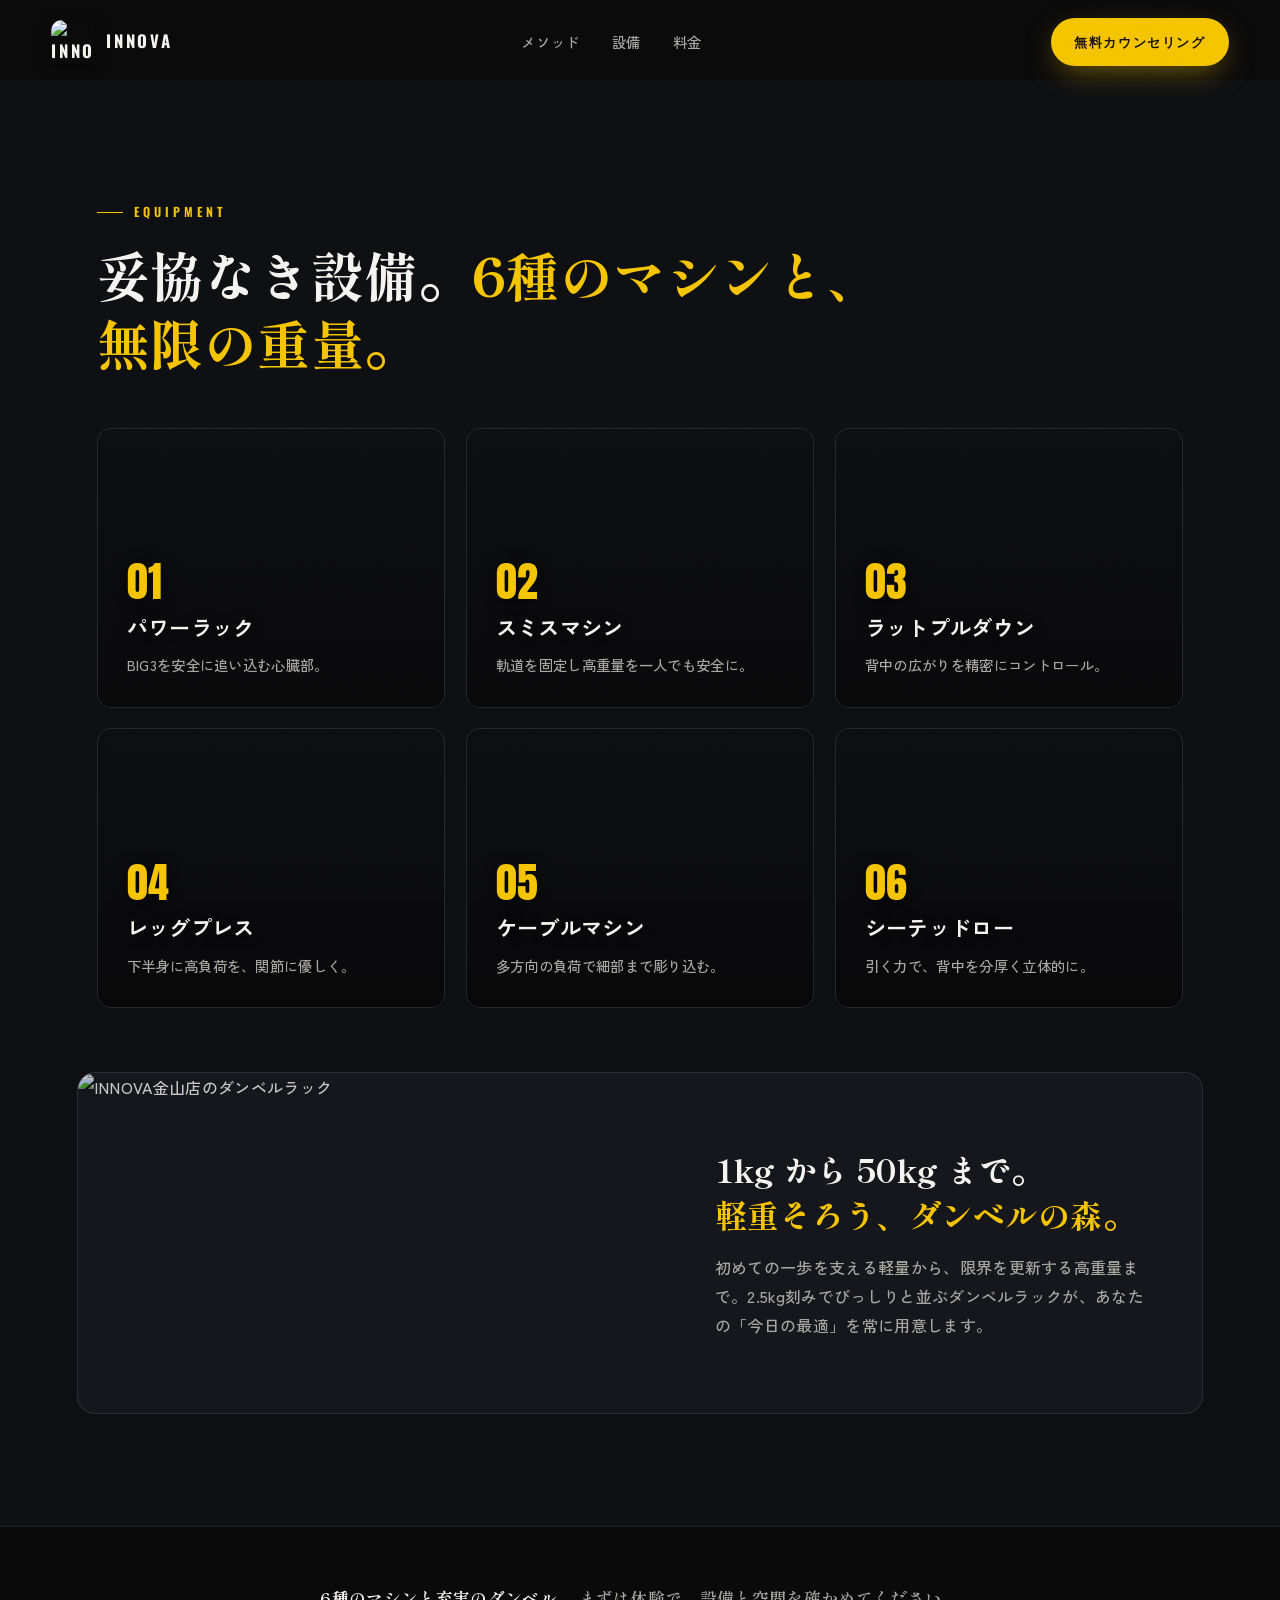
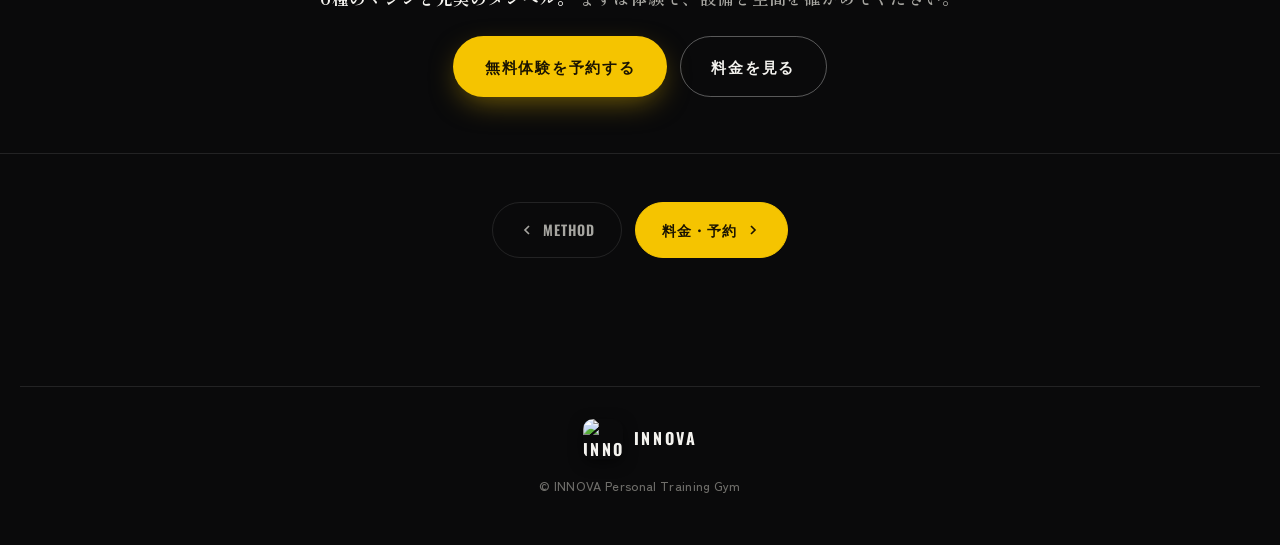
==== commit f217b936: "実写優先: コンセプト・Voice背景・ダンベルをINNOVA実写に戻す" ====
--- a/facility.html
+++ b/facility.html
@@ -47,9 +47,7 @@
   </div>
   <div class="facility__dumbbell reveal">
     <div class="facility__dumbbell-media">
-      <video autoplay muted loop playsinline poster="https://images.pexels.com/videos/4367547/pictures/preview-0.jpg">
-        <source src="https://videos.pexels.com/video-files/4367547/4367547-hd_1920_1080_30fps.mp4" type="video/mp4">
-      </video>
+      <img src="https://files.catbox.moe/26tgs2.jpg" alt="INNOVA金山店のダンベルラック" style="position:absolute;inset:0;width:100%;height:100%;object-fit:cover;filter:brightness(.8) contrast(1.05)">
     </div>
     <div class="facility__dumbbell-text">
       <h3><span class="nobr">1kg から 50kg まで。</span><span class="nobr y">軽重そろう、</span><span class="nobr y">ダンベルの森。</span></h3>
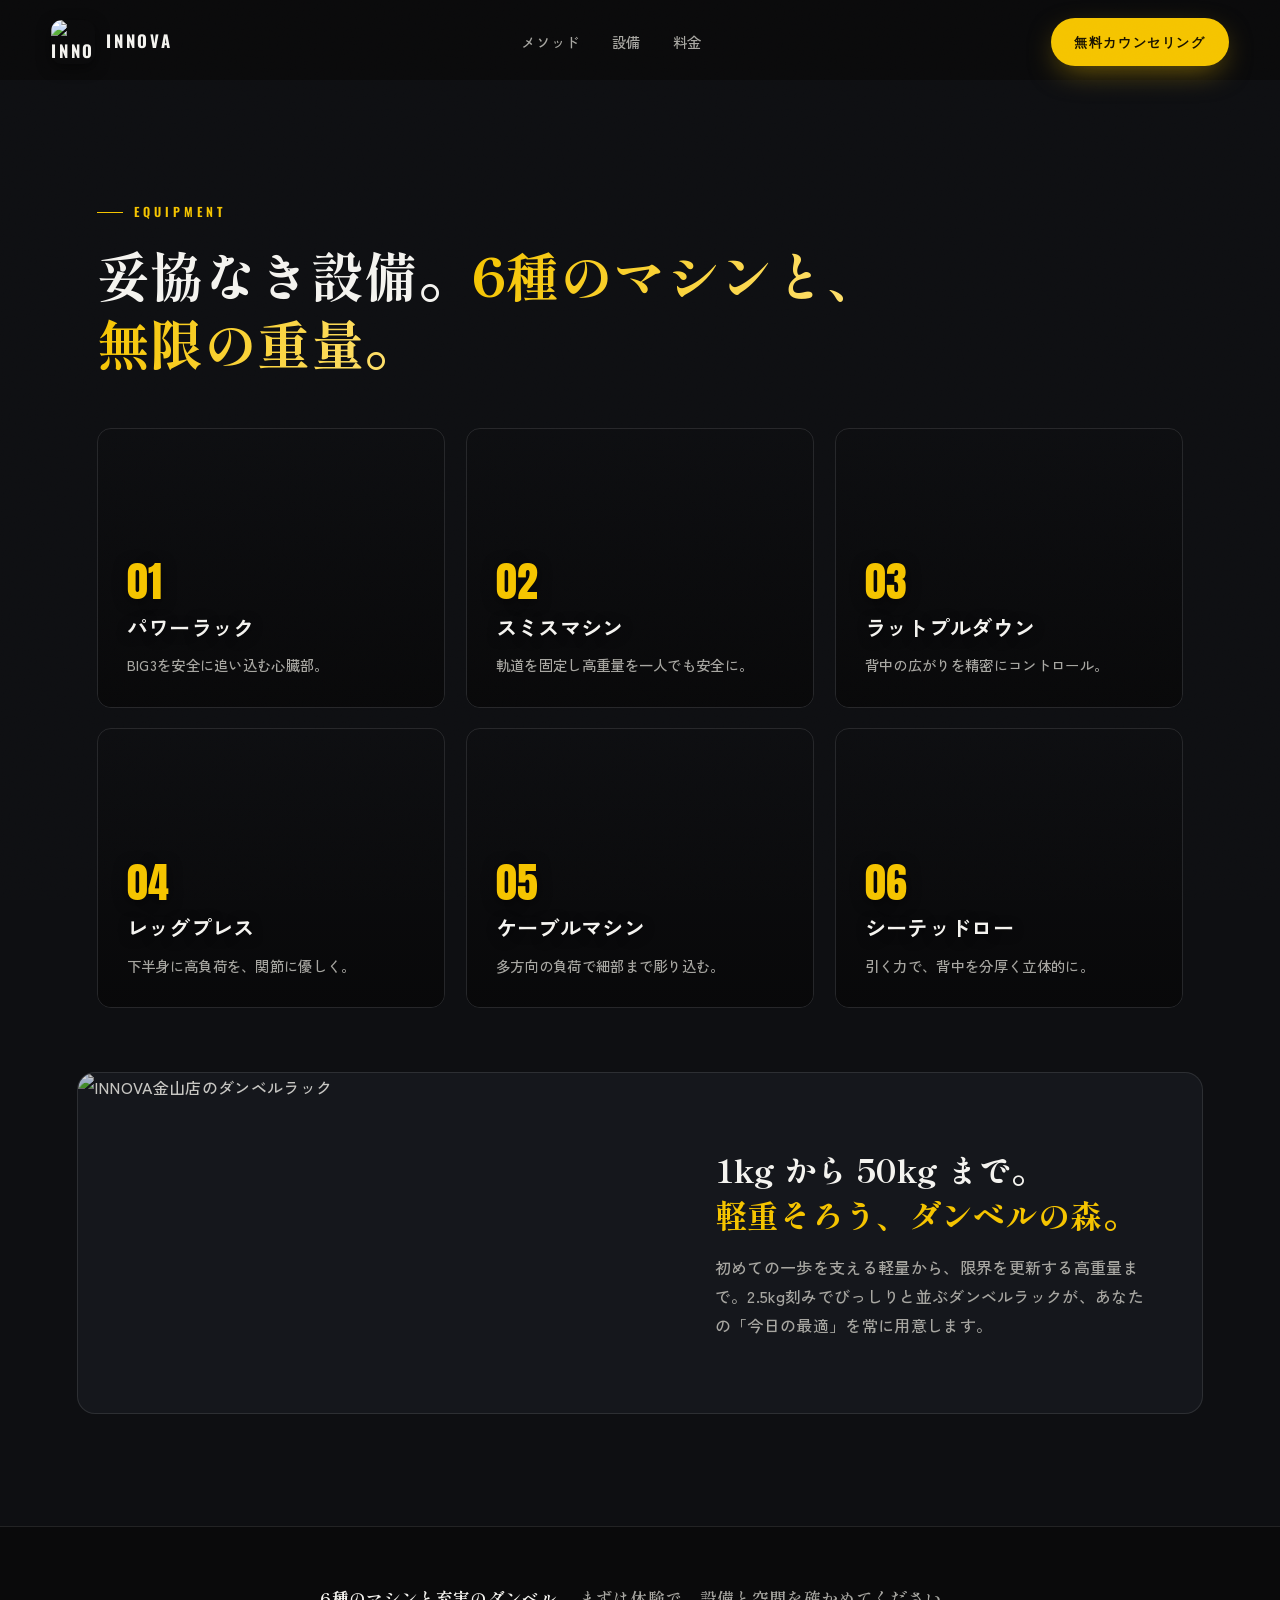
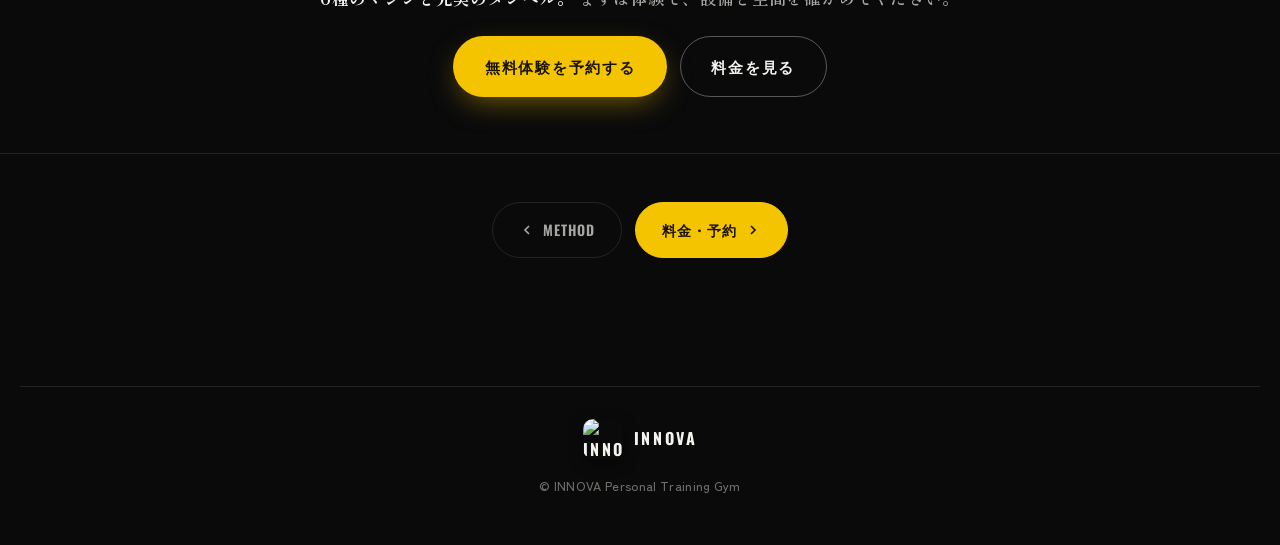
==== commit 9b578461: "UX Pro Max: tap delay fix, focus states, form labels, cursor-pointer, skip-link, overscroll" ====
--- a/facility.html
+++ b/facility.html
@@ -12,6 +12,7 @@
 <link rel="stylesheet" href="css/style.css">
 </head>
 <body class="subpage">
+<a href="#main-content" class="skip-link">メインコンテンツへ</a>
 
 <div class="scroll-progress" aria-hidden="true"><span id="scrollBar"></span></div>
 <div class="grain" aria-hidden="true"></div>
--- a/css/style.css
+++ b/css/style.css
@@ -704,3 +704,261 @@
   font-family:"Oswald",sans-serif;transition:.3s var(--ease)}
 .faq__item[open] .faq__q::after{content:"\2212";color:var(--y)}
 .faq__a{padding:0 1.5rem 1.4rem 4rem;color:var(--grey);font-size:.95rem;line-height:1.75}
+
+/* ===========================================================
+   BOLD STATEMENT BREAK (FIT FACTORY-inspired)
+   =========================================================== */
+.statement{position:relative;min-height:55vh;display:flex;align-items:center;justify-content:center;
+  text-align:center;overflow:hidden;padding:5rem 6vw}
+.statement__bg{position:absolute;inset:0;z-index:0}
+.statement__bg img{width:100%;height:100%;object-fit:cover;filter:brightness(.25) contrast(1.15) grayscale(.2)}
+.statement__bg::after{content:"";position:absolute;inset:0;
+  background:radial-gradient(ellipse at 50% 50%,rgba(8,8,9,.4) 0%,rgba(8,8,9,.85) 70%)}
+.statement__inner{position:relative;z-index:2;max-width:900px}
+.statement__title{font-family:"Anton",sans-serif;font-size:clamp(2.4rem,7vw,5.5rem);
+  line-height:.95;letter-spacing:.03em;text-shadow:0 4px 40px rgba(0,0,0,.7)}
+.statement__sub{font-family:"Shippori Mincho",serif;font-weight:800;
+  font-size:clamp(1.1rem,2.2vw,1.5rem);color:var(--grey);margin-top:1.5rem;line-height:1.6}
+.statement .btn{margin-top:2.2rem}
+
+/* ===========================================================
+   SPLIT REASONS (2-column: features left + dramatic image right)
+   =========================================================== */
+.reasons--split{display:grid;grid-template-columns:1fr 1fr;gap:0;background:var(--ink);padding:0}
+.reasons--split .reasons__content{padding:5rem 4vw 5rem 6vw;display:flex;flex-direction:column;justify-content:center}
+.reasons--split .reasons__media{position:relative;min-height:500px;overflow:hidden}
+.reasons--split .reasons__media img{position:absolute;inset:0;width:100%;height:100%;object-fit:cover;
+  filter:brightness(.7) contrast(1.08)}
+.reasons--split .reasons__media::after{content:"";position:absolute;inset:0;
+  background:linear-gradient(90deg,var(--ink) 0%,transparent 40%)}
+.reasons--split .reason{text-align:left;padding:1.6rem 0;background:none;border:0;border-bottom:1px solid var(--line);border-radius:0}
+.reasons--split .reason:last-child{border-bottom:0}
+.reasons--split .reason:hover{transform:none}
+.reasons--split .reason__num{font-size:clamp(2rem,3.5vw,2.8rem);margin-bottom:.1rem}
+.reasons--split .reason__title{font-size:1.05rem}
+.reasons--split .reason__desc{font-size:.9rem}
+@media(max-width:980px){
+  .reasons--split{grid-template-columns:1fr}
+  .reasons--split .reasons__media{min-height:280px}
+  .reasons--split .reasons__media::after{background:linear-gradient(180deg,transparent 50%,var(--ink))}
+  .reasons--split .reasons__content{padding:3rem 6vw 5rem}
+}
+
+/* ===========================================================
+   FRONTEND-DESIGN POLISH LAYER
+   =========================================================== */
+
+/* --- Gold shimmer on key accent elements --- */
+.hero__subtitle .y,
+.sec-title .y,
+.statement__title .y{
+  background:linear-gradient(105deg,var(--y) 0%,var(--y-soft) 42%,var(--y) 58%,var(--y2) 100%);
+  background-size:250% auto;
+  -webkit-background-clip:text;
+  -webkit-text-fill-color:transparent;
+  animation:goldShimmer 6s ease-in-out infinite;
+}
+@keyframes goldShimmer{
+  0%,100%{background-position:0% center}
+  50%{background-position:100% center}
+}
+@media(prefers-reduced-motion:reduce){
+  .hero__subtitle .y,.sec-title .y,.statement__title .y{
+    background:none;-webkit-text-fill-color:var(--y);
+  }
+}
+
+/* --- Enhanced card depth on hover --- */
+.m-card:hover .m-card__inner,
+.p-card:hover,
+.v-card:hover,
+.concern__item:hover,
+.perk:hover{
+  box-shadow:0 0 0 1px rgba(245,196,0,.2),
+             0 24px 48px -16px rgba(0,0,0,.7),
+             inset 0 1px 0 rgba(255,255,255,.05);
+}
+
+/* --- Button press effect --- */
+.btn:active{transform:translateY(1px) scale(.98)}
+.btn--cta{position:relative;overflow:hidden}
+.btn--cta::before{
+  content:"";position:absolute;top:50%;left:50%;width:0;height:0;
+  background:rgba(255,255,255,.2);border-radius:50%;
+  transform:translate(-50%,-50%);transition:width .5s ease,height .5s ease,opacity .4s;opacity:0;
+}
+.btn--cta:active::before{width:300px;height:300px;opacity:1;transition:0s}
+
+/* --- Eyebrow animated line --- */
+.sec-eyebrow::before{
+  width:0;animation:eyebrowLine .8s var(--ease) forwards;
+  animation-play-state:paused;
+}
+.reveal.in .sec-eyebrow::before,
+.sec-eyebrow{animation-play-state:running}
+.in .sec-eyebrow::before{width:26px}
+@keyframes eyebrowLine{from{width:0}to{width:26px}}
+
+/* --- Scroll progress glow --- */
+#scrollBar{
+  box-shadow:0 0 12px rgba(245,196,0,.6),0 0 32px rgba(245,196,0,.2);
+}
+
+/* --- Section divider gradient --- */
+.stats::after,
+.concern::after{
+  content:"";position:absolute;bottom:0;left:10%;right:10%;height:1px;
+  background:linear-gradient(90deg,transparent,rgba(245,196,0,.2) 30%,rgba(245,196,0,.2) 70%,transparent);
+}
+
+/* --- Stat counter glow pulse on visible --- */
+.stat__num .count{
+  text-shadow:0 0 20px rgba(245,196,0,.0);
+  transition:text-shadow .6s ease;
+}
+.stat.in .stat__num .count{
+  text-shadow:0 0 24px rgba(245,196,0,.35);
+}
+
+/* --- Concept points stagger enhance --- */
+.concept__points li{
+  transition:transform .4s var(--ease),border-color .3s,box-shadow .3s;
+}
+.concept__points li:hover{
+  border-color:rgba(245,196,0,.35);
+  box-shadow:0 8px 24px -12px rgba(245,196,0,.15);
+  transform:translateX(6px);
+}
+
+/* --- FAQ open/close smooth --- */
+.faq__a{
+  max-height:0;overflow:hidden;padding-top:0;padding-bottom:0;
+  transition:max-height .4s var(--ease),padding .3s var(--ease);
+}
+.faq__item[open] .faq__a{
+  max-height:300px;padding-top:0;padding-bottom:1.4rem;
+}
+
+/* --- Trainer card photo subtle Ken Burns --- */
+.tp-card__media img{
+  transition:transform 8s ease;
+}
+.tp-card:hover .tp-card__media img{
+  transform:scale(1.06);
+}
+
+/* --- Facility card gradient overlay enhance --- */
+.f-card::after{
+  transition:opacity .4s var(--ease);
+}
+.f-card:hover::after{
+  opacity:.85;
+  background:linear-gradient(180deg,rgba(8,8,9,.05) 0%,rgba(8,8,9,.3) 30%,rgba(245,196,0,.04) 60%,rgba(8,8,9,.92) 100%);
+}
+
+/* --- Statement section parallax-like effect --- */
+.statement__bg img{
+  transition:transform .6s var(--ease);
+}
+.statement:hover .statement__bg img{
+  transform:scale(1.03);
+}
+
+/* --- Voice card quote decoration --- */
+.v-card::before{
+  content:"\201C";position:absolute;top:.6rem;right:1.2rem;
+  font-family:"Shippori Mincho",serif;font-size:4rem;line-height:1;
+  color:rgba(245,196,0,.08);pointer-events:none;
+}
+.v-card{position:relative}
+
+/* --- Price card featured glow animate --- */
+.p-card--feature{
+  animation:featureGlow 4s ease-in-out infinite;
+}
+@keyframes featureGlow{
+  0%,100%{box-shadow:0 30px 70px -30px rgba(245,196,0,.25)}
+  50%{box-shadow:0 30px 70px -30px rgba(245,196,0,.45)}
+}
+@media(prefers-reduced-motion:reduce){
+  .p-card--feature{animation:none;box-shadow:0 30px 70px -30px rgba(245,196,0,.3)}
+}
+
+/* --- Reason number glow --- */
+.reason__num,.reasons--split .reason__num{
+  text-shadow:0 0 30px rgba(245,196,0,.25);
+}
+
+/* --- Smooth page transitions on mobile tab nav --- */
+.btabs__item{
+  position:relative;
+}
+.btabs__item.active::after{
+  content:"";position:absolute;top:0;left:25%;right:25%;height:2px;
+  background:var(--y);border-radius:0 0 2px 2px;
+}
+
+/* --- Campaign badge pulse --- */
+.campaign__tag{
+  animation:tagPulse 3s ease-in-out infinite;
+}
+@keyframes tagPulse{
+  0%,100%{box-shadow:0 0 0 0 rgba(245,196,0,.3)}
+  50%{box-shadow:0 0 0 6px rgba(245,196,0,0)}
+}
+@media(prefers-reduced-motion:reduce){.campaign__tag{animation:none}}
+
+/* ===========================================================
+   UI/UX PRO MAX — CRITICAL FIXES
+   =========================================================== */
+
+/* --- CRITICAL: Remove 300ms tap delay on mobile --- */
+a,button,input,select,textarea,[role="button"],.btn,.fab,.mcta__btn,.btabs__item,
+.ba-slider__handle,.nav__toggle,.faq__q,.f-card,.m-card,.p-card,.concern__item,.perk{
+  touch-action:manipulation;
+}
+
+/* --- CRITICAL: Visible focus states for keyboard nav --- */
+a:focus-visible,
+button:focus-visible,
+input:focus-visible,
+textarea:focus-visible,
+.btn:focus-visible,
+.faq__q:focus-visible{
+  outline:2px solid var(--y);
+  outline-offset:3px;
+  border-radius:4px;
+}
+.btn:focus-visible{outline-offset:4px;border-radius:60px}
+
+/* --- HIGH: cursor-pointer on ALL interactive elements --- */
+.f-card,.m-card,.ba-card,.v-card,.concern__item,.perk,
+.tp-card,.flow__step,.reason,.pagenav__link,.campaign,
+details.faq__item summary{
+  cursor:pointer;
+}
+
+/* --- HIGH: Prevent accidental pull-to-refresh on mobile --- */
+html{overscroll-behavior:contain}
+
+/* --- MEDIUM: Ensure minimum touch target (44px) --- */
+.nav a{min-height:44px;display:inline-flex;align-items:center}
+.btabs__item{min-height:44px}
+.mcta__btn{min-height:48px}
+
+/* --- Form accessibility: input focus enhancement --- */
+.field input:focus-visible,
+.field textarea:focus-visible{
+  outline:none;
+  border-color:var(--y);
+  box-shadow:0 0 0 3px rgba(245,196,0,.15);
+}
+
+/* --- Skip to content link (screen reader accessible) --- */
+.skip-link{
+  position:absolute;top:-100%;left:50%;transform:translateX(-50%);
+  background:var(--y);color:#1a1300;padding:.8rem 1.6rem;border-radius:0 0 8px 8px;
+  font-family:"Oswald",sans-serif;font-weight:600;z-index:999;
+  transition:top .2s;
+}
+.skip-link:focus{top:0}
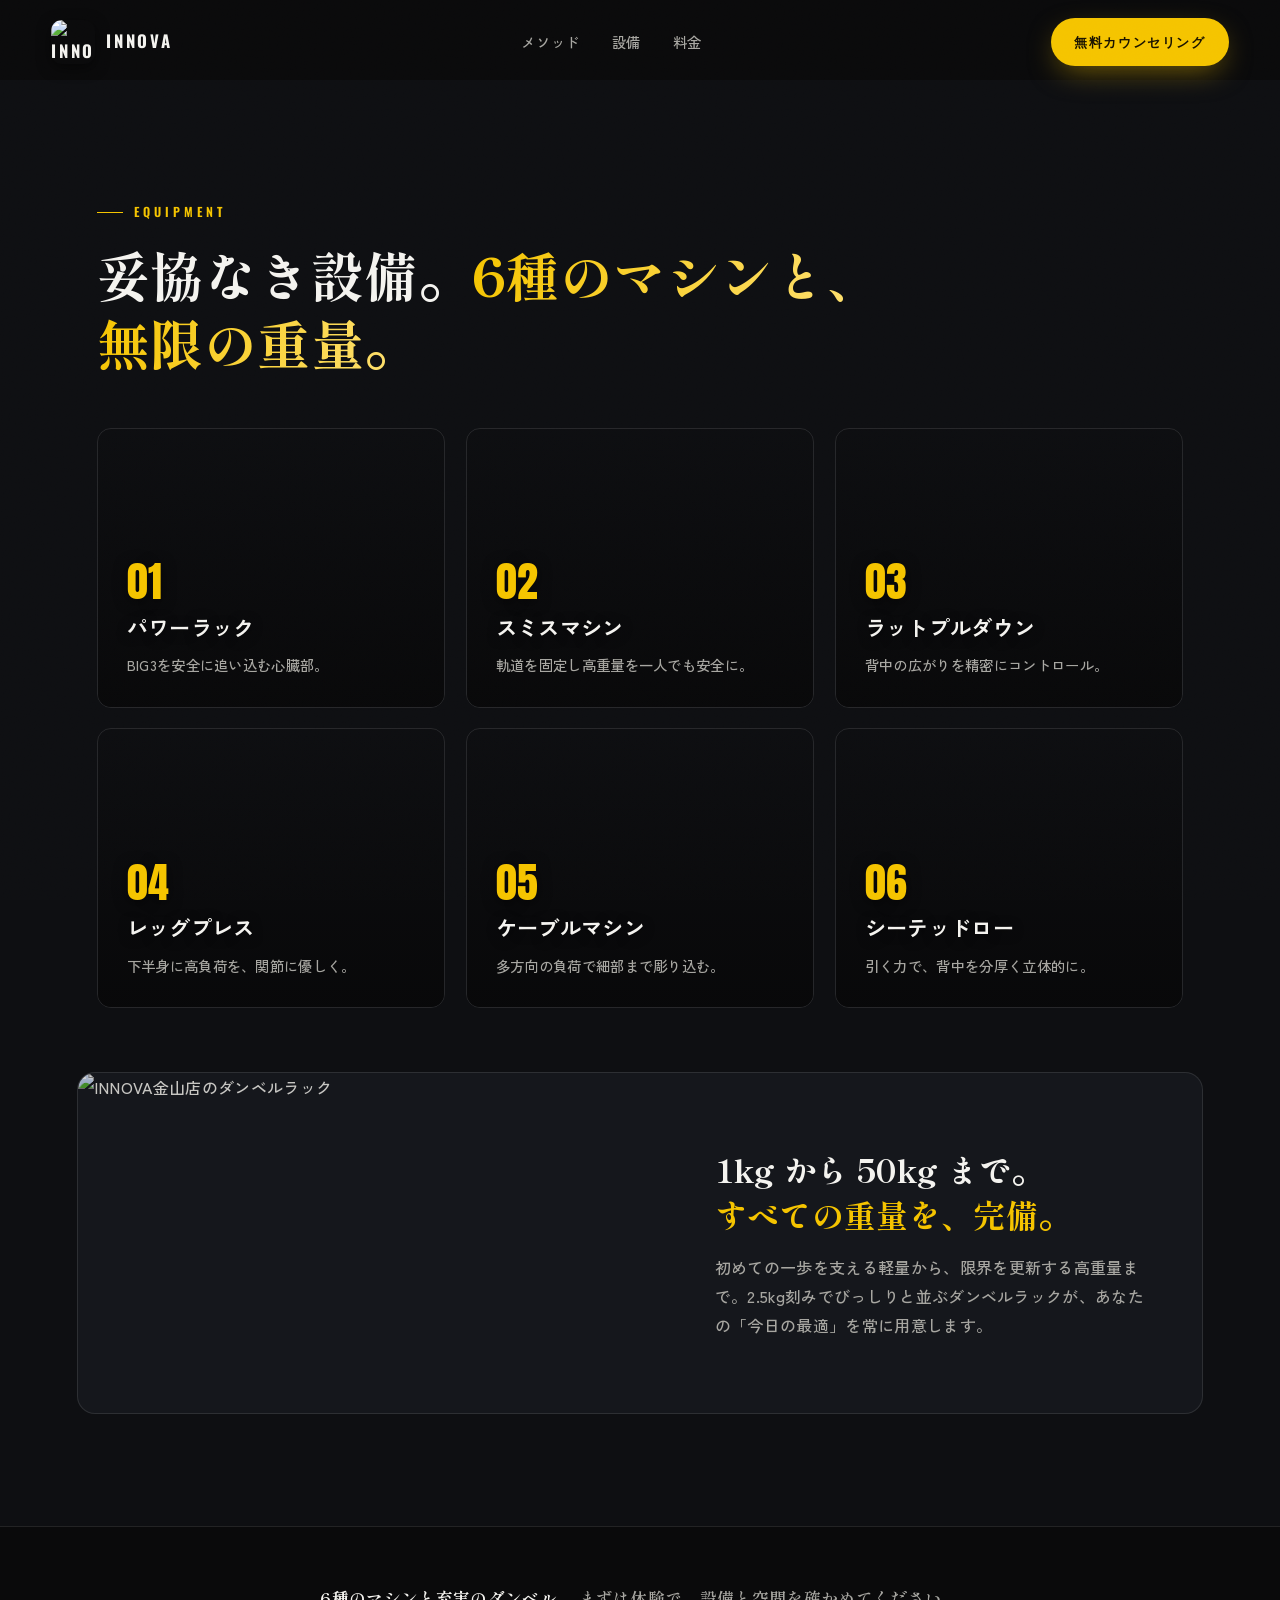
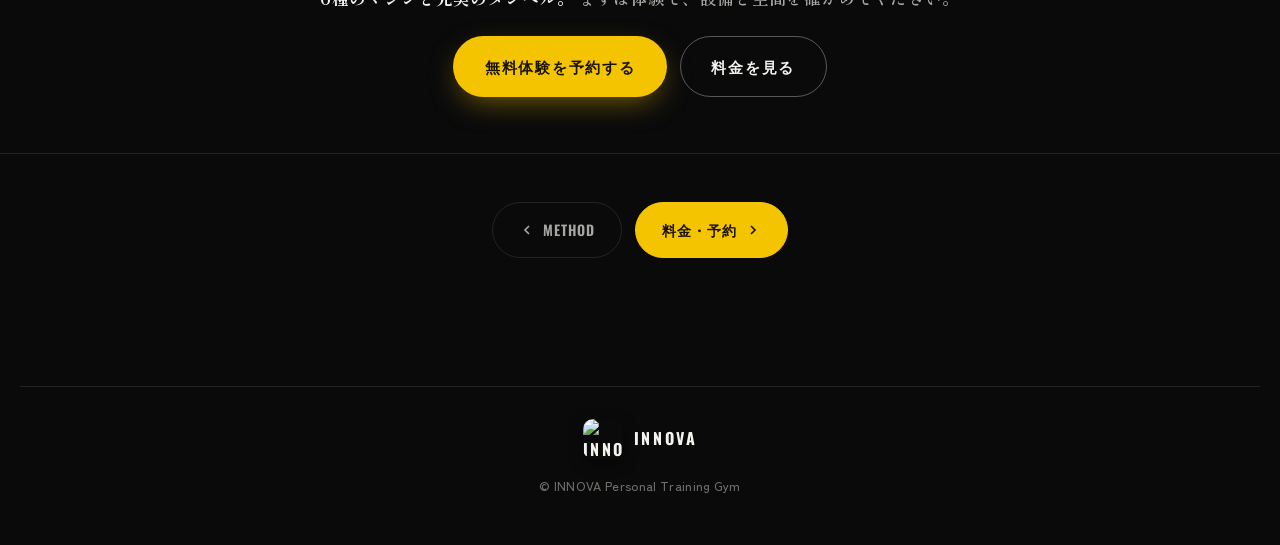
==== commit f216912d: "本質的価値に修正: プロの技術起点の訴求に全面転換、ダンベルの森削除" ====
--- a/facility.html
+++ b/facility.html
@@ -51,7 +51,7 @@
       <img src="https://files.catbox.moe/26tgs2.jpg" alt="INNOVA金山店のダンベルラック" style="position:absolute;inset:0;width:100%;height:100%;object-fit:cover;filter:brightness(.8) contrast(1.05)">
     </div>
     <div class="facility__dumbbell-text">
-      <h3><span class="nobr">1kg から 50kg まで。</span><span class="nobr y">軽重そろう、</span><span class="nobr y">ダンベルの森。</span></h3>
+      <h3><span class="nobr">1kg から 50kg まで。</span><span class="nobr y">すべての重量を、</span><span class="nobr y">完備。</span></h3>
       <p>初めての一歩を支える軽量から、限界を更新する高重量まで。2.5kg刻みでびっしりと並ぶダンベルラックが、あなたの「今日の最適」を常に用意します。</p>
     </div>
   </div>
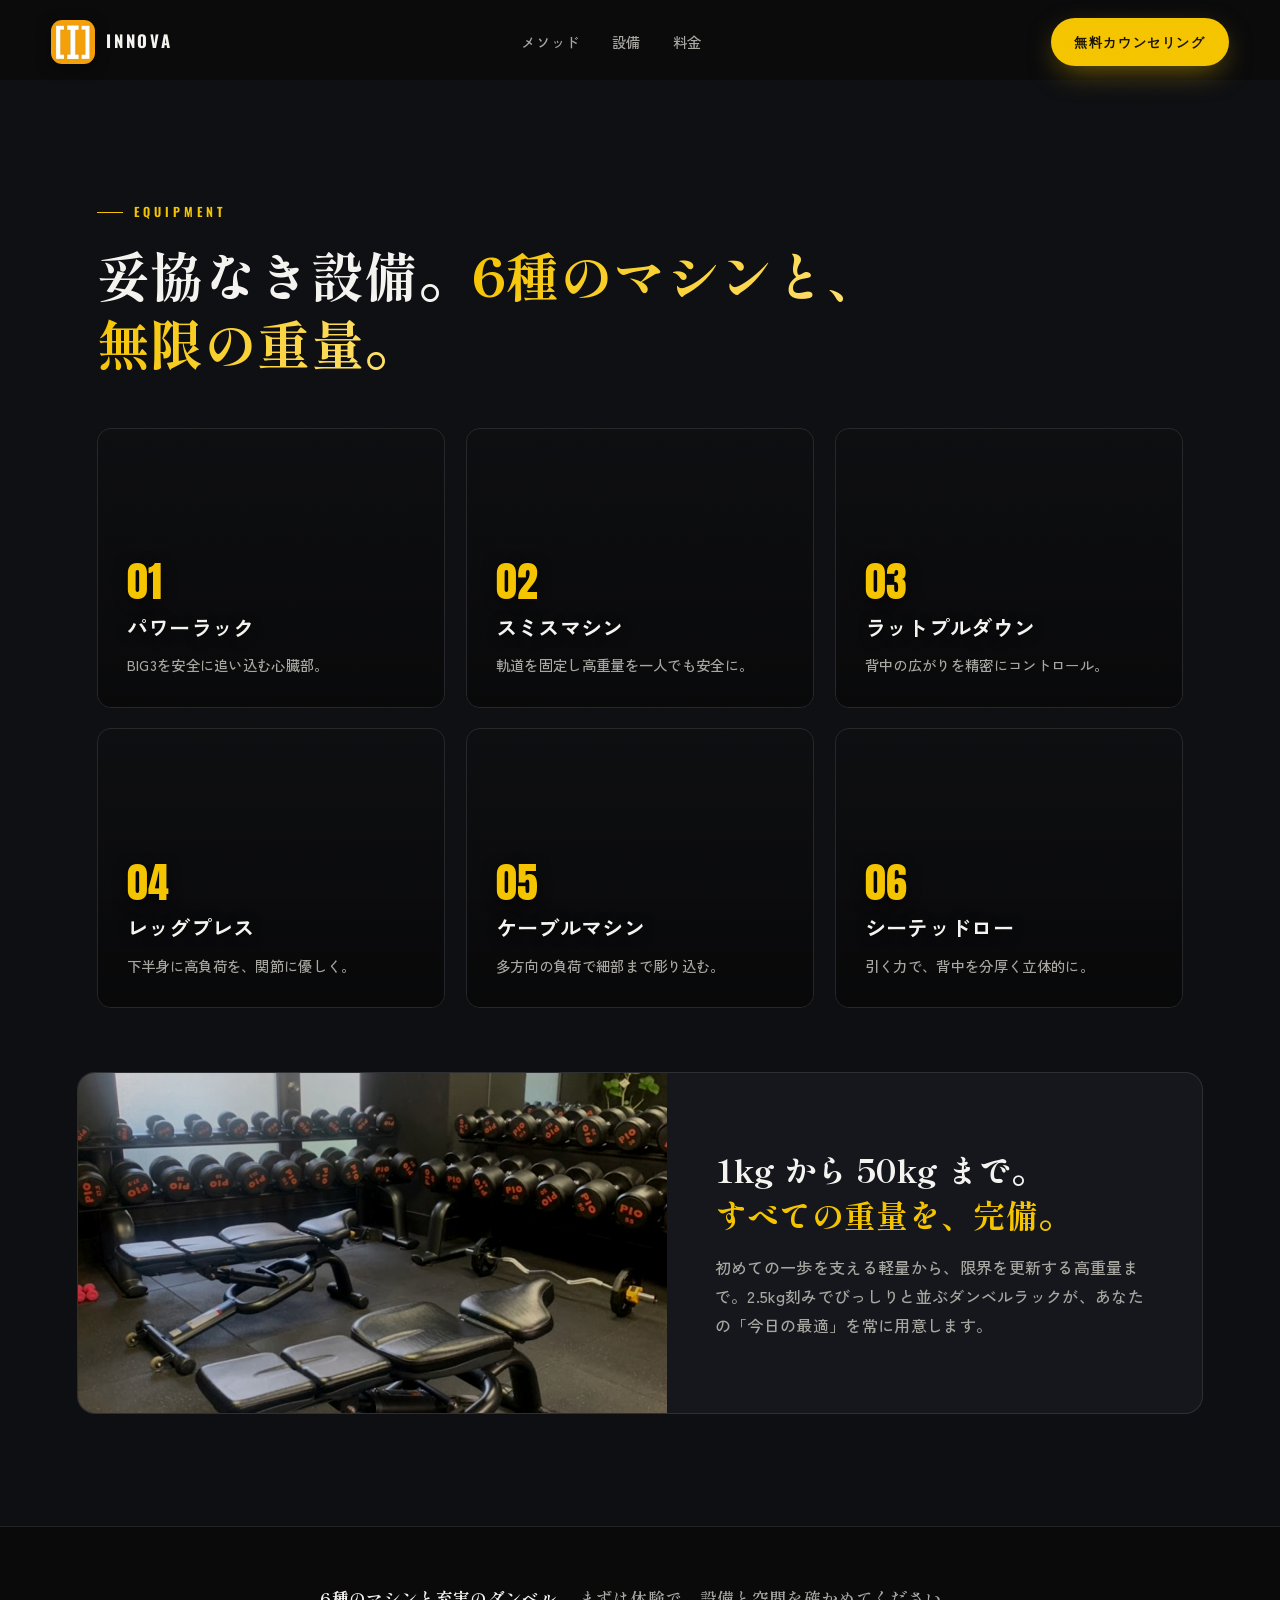
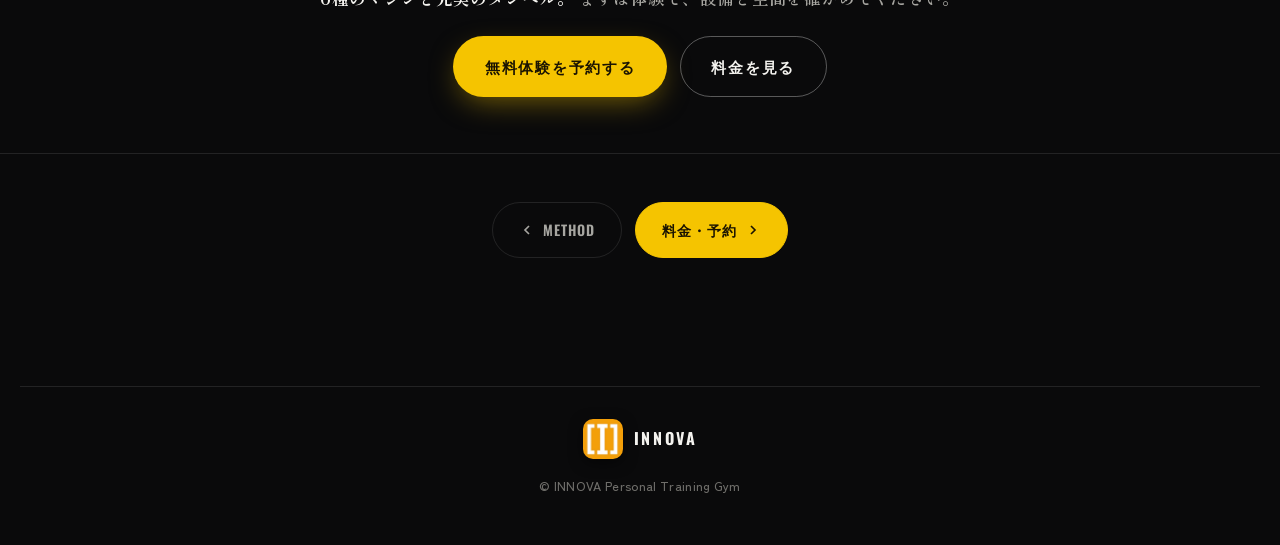
==== commit 3b1d9128: "納品準備完了: 全画像ローカル化・LINE CTA一本化・フォーム削除・動画自前ホスト" ====
--- a/facility.html
+++ b/facility.html
@@ -19,7 +19,7 @@
 
 <header class="header scrolled" id="header">
   <a href="index.html" class="brand">
-    <img class="brand__mark" src="https://files.catbox.moe/vmc126.jpg" alt="INNOVA" loading="eager">
+    <img class="brand__mark" src="img/logo.jpg" alt="INNOVA" loading="eager">
     <span class="brand__name">INNOVA</span>
   </a>
   <nav class="nav">
@@ -27,7 +27,7 @@
     <a href="facility.html">設備</a>
     <a href="price.html">料金</a>
   </nav>
-  <a href="price.html#contact" class="btn btn--cta header__cta">無料カウンセリング</a>
+  <a href="https://lin.ee/BIl4Lo9" class="btn btn--cta header__cta">無料カウンセリング</a>
   <button class="nav__toggle" id="navToggle" aria-label="メニュー"><span></span><span></span><span></span></button>
 </header>
 
@@ -39,16 +39,16 @@
     <h2 class="sec-title reveal" style="--d:.08s"><span class="nobr">妥協なき設備。</span><span class="nobr y">6種のマシンと、</span><span class="nobr y">無限の重量。</span></h2>
   </div>
   <div class="facility__grid">
-    <article class="f-card reveal" style="--bg:url('https://images.pexels.com/photos/14440147/pexels-photo-14440147.jpeg?auto=compress&cs=tinysrgb&w=900')"><div class="f-card__inner"><span class="f-no">01</span><h3>パワーラック</h3><p>BIG3を安全に追い込む心臓部。</p></div></article>
-    <article class="f-card reveal" style="--d:.06s;--bg:url('https://images.pexels.com/photos/33188916/pexels-photo-33188916.jpeg?auto=compress&cs=tinysrgb&w=900')"><div class="f-card__inner"><span class="f-no">02</span><h3>スミスマシン</h3><p>軌道を固定し高重量を一人でも安全に。</p></div></article>
-    <article class="f-card reveal" style="--d:.12s;--bg:url('https://images.pexels.com/photos/31329758/pexels-photo-31329758.jpeg?auto=compress&cs=tinysrgb&w=900')"><div class="f-card__inner"><span class="f-no">03</span><h3>ラットプルダウン</h3><p>背中の広がりを精密にコントロール。</p></div></article>
-    <article class="f-card reveal" style="--d:.18s;--bg:url('https://images.pexels.com/photos/30789702/pexels-photo-30789702.jpeg?auto=compress&cs=tinysrgb&w=900')"><div class="f-card__inner"><span class="f-no">04</span><h3>レッグプレス</h3><p>下半身に高負荷を、関節に優しく。</p></div></article>
-    <article class="f-card reveal" style="--d:.24s;--bg:url('https://images.pexels.com/photos/5327507/pexels-photo-5327507.jpeg?auto=compress&cs=tinysrgb&w=900')"><div class="f-card__inner"><span class="f-no">05</span><h3>ケーブルマシン</h3><p>多方向の負荷で細部まで彫り込む。</p></div></article>
-    <article class="f-card reveal" style="--d:.3s;--bg:url('https://images.pexels.com/photos/5327531/pexels-photo-5327531.jpeg?auto=compress&cs=tinysrgb&w=900')"><div class="f-card__inner"><span class="f-no">06</span><h3>シーテッドロー</h3><p>引く力で、背中を分厚く立体的に。</p></div></article>
+    <article class="f-card reveal" style="--bg:url('img/equip-powerrack.jpg')"><div class="f-card__inner"><span class="f-no">01</span><h3>パワーラック</h3><p>BIG3を安全に追い込む心臓部。</p></div></article>
+    <article class="f-card reveal" style="--d:.06s;--bg:url('img/equip-smith.jpg')"><div class="f-card__inner"><span class="f-no">02</span><h3>スミスマシン</h3><p>軌道を固定し高重量を一人でも安全に。</p></div></article>
+    <article class="f-card reveal" style="--d:.12s;--bg:url('img/equip-lat.jpg')"><div class="f-card__inner"><span class="f-no">03</span><h3>ラットプルダウン</h3><p>背中の広がりを精密にコントロール。</p></div></article>
+    <article class="f-card reveal" style="--d:.18s;--bg:url('img/equip-legpress.jpg')"><div class="f-card__inner"><span class="f-no">04</span><h3>レッグプレス</h3><p>下半身に高負荷を、関節に優しく。</p></div></article>
+    <article class="f-card reveal" style="--d:.24s;--bg:url('img/equip-cable.jpg')"><div class="f-card__inner"><span class="f-no">05</span><h3>ケーブルマシン</h3><p>多方向の負荷で細部まで彫り込む。</p></div></article>
+    <article class="f-card reveal" style="--d:.3s;--bg:url('img/equip-row.jpg')"><div class="f-card__inner"><span class="f-no">06</span><h3>シーテッドロー</h3><p>引く力で、背中を分厚く立体的に。</p></div></article>
   </div>
   <div class="facility__dumbbell reveal">
     <div class="facility__dumbbell-media">
-      <img src="https://files.catbox.moe/26tgs2.jpg" alt="INNOVA金山店のダンベルラック" style="position:absolute;inset:0;width:100%;height:100%;object-fit:cover;filter:brightness(.8) contrast(1.05)">
+      <img src="img/hero-dumbbell.jpg" alt="INNOVA金山店のダンベルラック" style="position:absolute;inset:0;width:100%;height:100%;object-fit:cover;filter:brightness(.8) contrast(1.05)">
     </div>
     <div class="facility__dumbbell-text">
       <h3><span class="nobr">1kg から 50kg まで。</span><span class="nobr y">すべての重量を、</span><span class="nobr y">完備。</span></h3>
@@ -60,7 +60,7 @@
 <div class="mid-cta">
   <p class="mid-cta__text"><strong>6種のマシンと充実のダンベル。</strong> まずは体験で、設備と空間を確かめてください。</p>
   <div class="mid-cta__buttons">
-    <a href="price.html#contact" class="btn btn--cta">無料体験を予約する</a>
+    <a href="https://lin.ee/BIl4Lo9" class="btn btn--cta">無料体験を予約する</a>
     <a href="price.html" class="btn btn--ghost">料金を見る</a>
   </div>
 </div>
@@ -73,13 +73,13 @@
 </nav>
 
 <footer class="footer" style="padding:2rem 6vw 1rem">
-  <div class="footer__brand"><img class="brand__mark" src="https://files.catbox.moe/vmc126.jpg" alt="INNOVA" loading="lazy"> INNOVA</div>
+  <div class="footer__brand"><img class="brand__mark" src="img/logo.jpg" alt="INNOVA" loading="lazy"> INNOVA</div>
   <p class="footer__copy">&copy; INNOVA Personal Training Gym</p>
 </footer>
 
 <div class="mcta" aria-hidden="true">
-  <a href="price.html#contact" class="mcta__btn mcta__btn--main">無料体験を予約</a>
-  <a href="price.html#contact" class="mcta__btn mcta__btn--line"><span aria-hidden="true">L</span> LINEで相談</a>
+  <a href="https://lin.ee/BIl4Lo9" class="mcta__btn mcta__btn--main" target="_blank" rel="noopener">LINEで無料相談</a>
+  <a href="https://lin.ee/BIl4Lo9" class="mcta__btn mcta__btn--line" target="_blank" rel="noopener"><span aria-hidden="true">L</span> LINEで相談</a>
 </div>
 
 <nav class="btabs" aria-label="ページナビゲーション">
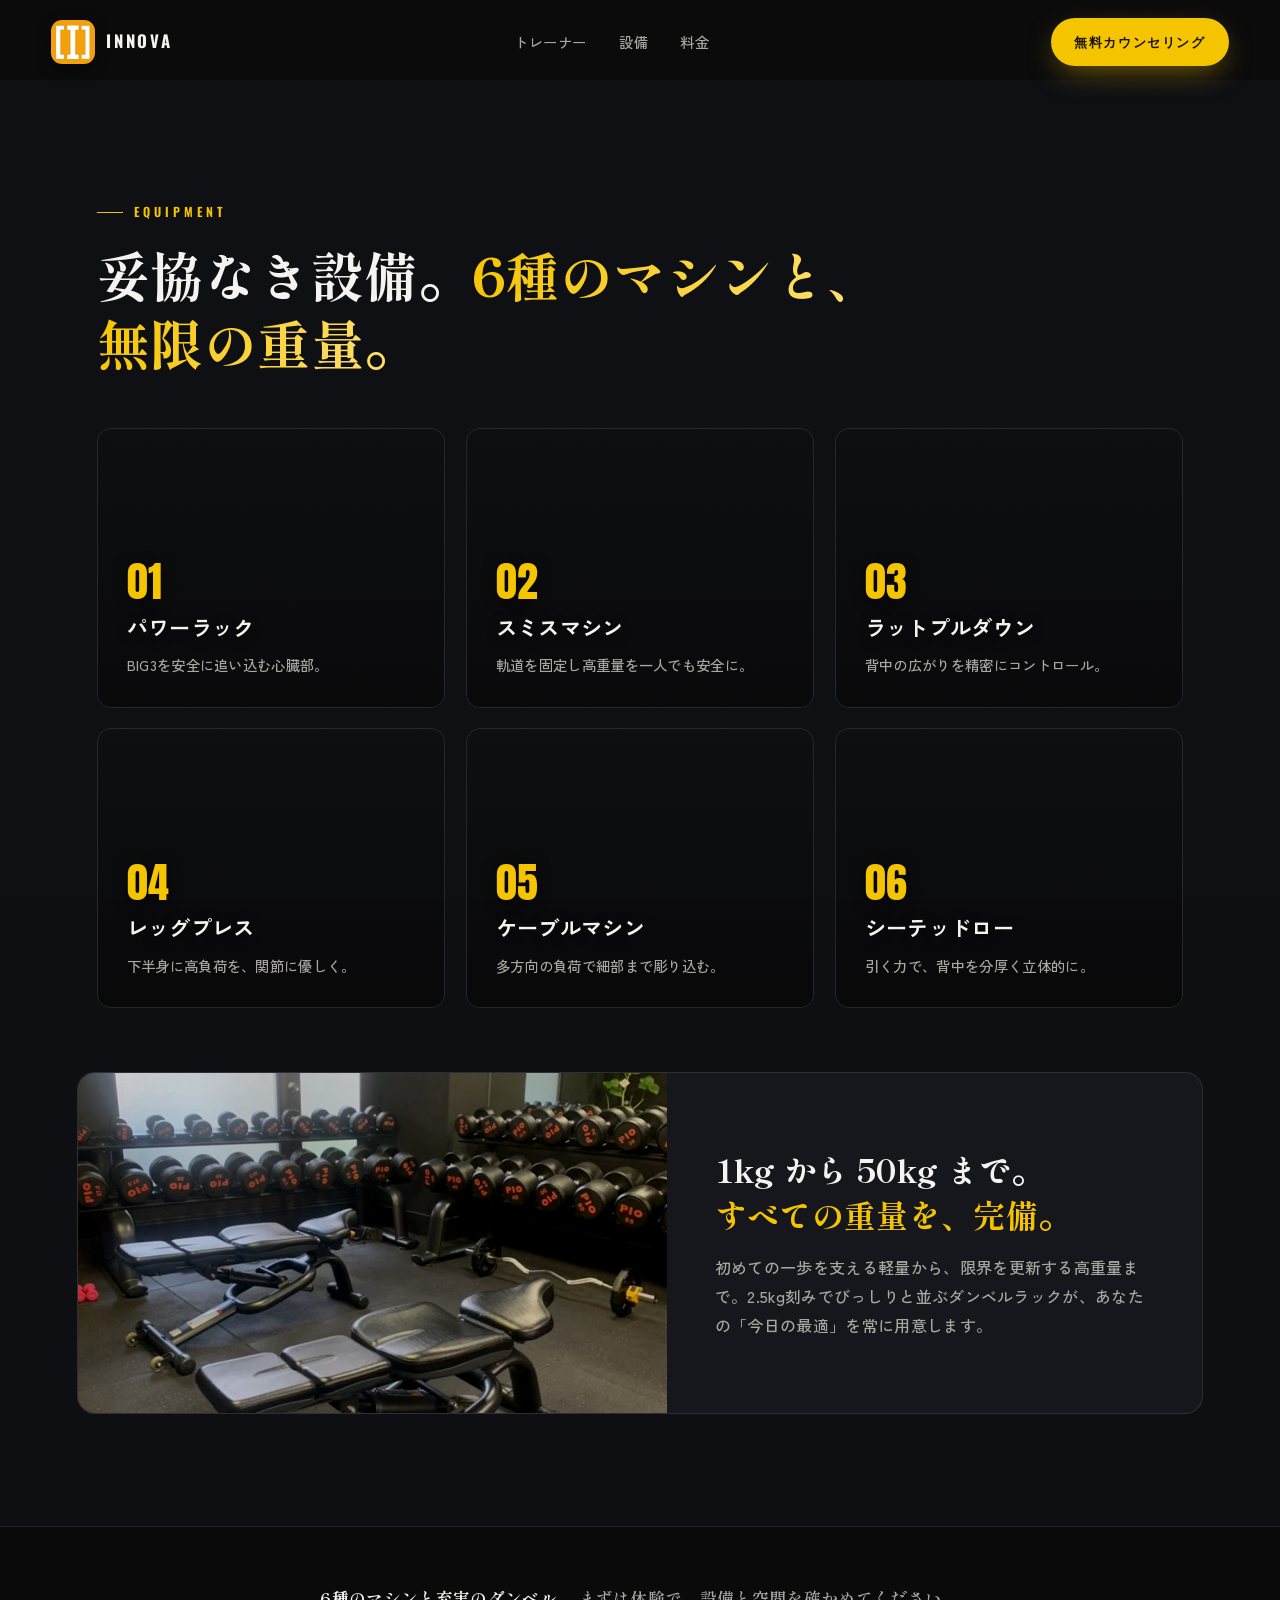
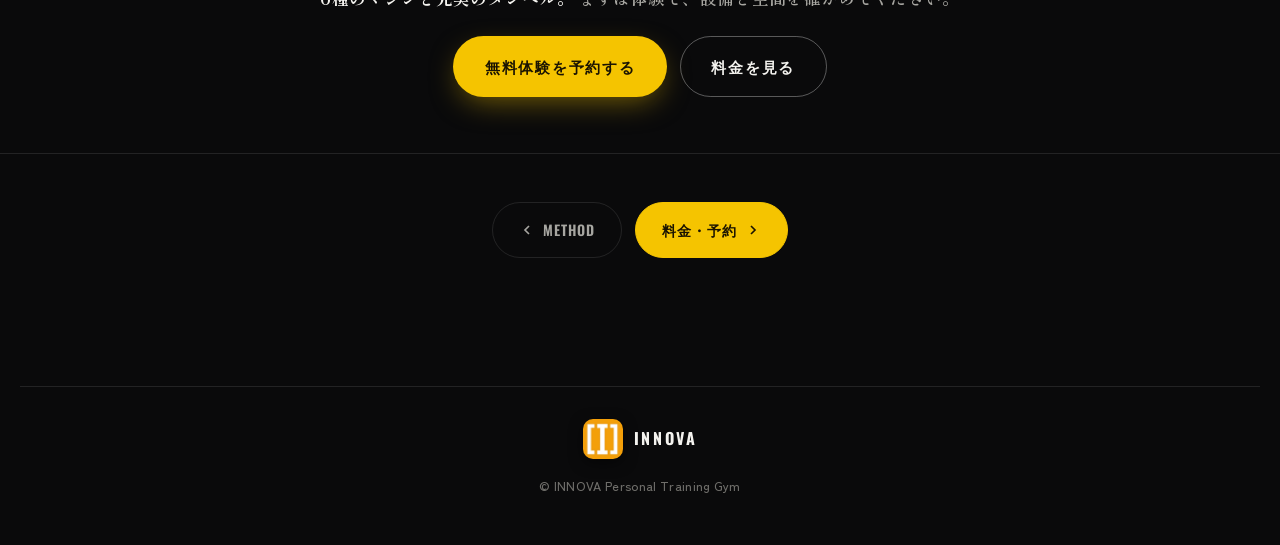
==== commit 7a6c9961: "ナビ: メソッド→トレーナーに変更" ====
--- a/facility.html
+++ b/facility.html
@@ -23,7 +23,7 @@
     <span class="brand__name">INNOVA</span>
   </a>
   <nav class="nav">
-    <a href="program.html">メソッド</a>
+    <a href="program.html">トレーナー</a>
     <a href="facility.html">設備</a>
     <a href="price.html">料金</a>
   </nav>
@@ -85,7 +85,7 @@
 <nav class="btabs" aria-label="ページナビゲーション">
   <div class="btabs__inner">
     <a href="index.html" class="btabs__item"><svg viewBox="0 0 24 24" fill="none" stroke="currentColor" stroke-width="2"><path d="M3 12l9-8 9 8"/><path d="M5 10v10h14V10"/></svg>TOP</a>
-    <a href="program.html" class="btabs__item"><svg viewBox="0 0 24 24" fill="none" stroke="currentColor" stroke-width="2"><circle cx="12" cy="12" r="10"/><path d="M12 6v6l4 2"/></svg>METHOD</a>
+    <a href="program.html" class="btabs__item"><svg viewBox="0 0 24 24" fill="none" stroke="currentColor" stroke-width="2"><circle cx="12" cy="12" r="10"/><path d="M12 6v6l4 2"/></svg>トレーナー</a>
     <a href="facility.html" class="btabs__item active"><svg viewBox="0 0 24 24" fill="none" stroke="currentColor" stroke-width="2"><rect x="3" y="3" width="18" height="18" rx="2"/><path d="M9 3v18"/><path d="M3 9h18"/></svg>設備</a>
     <a href="price.html" class="btabs__item"><svg viewBox="0 0 24 24" fill="none" stroke="currentColor" stroke-width="2"><path d="M12 2v20"/><path d="M17 5H9.5a3.5 3.5 0 000 7h5a3.5 3.5 0 010 7H6"/></svg>料金</a>
   </div>
